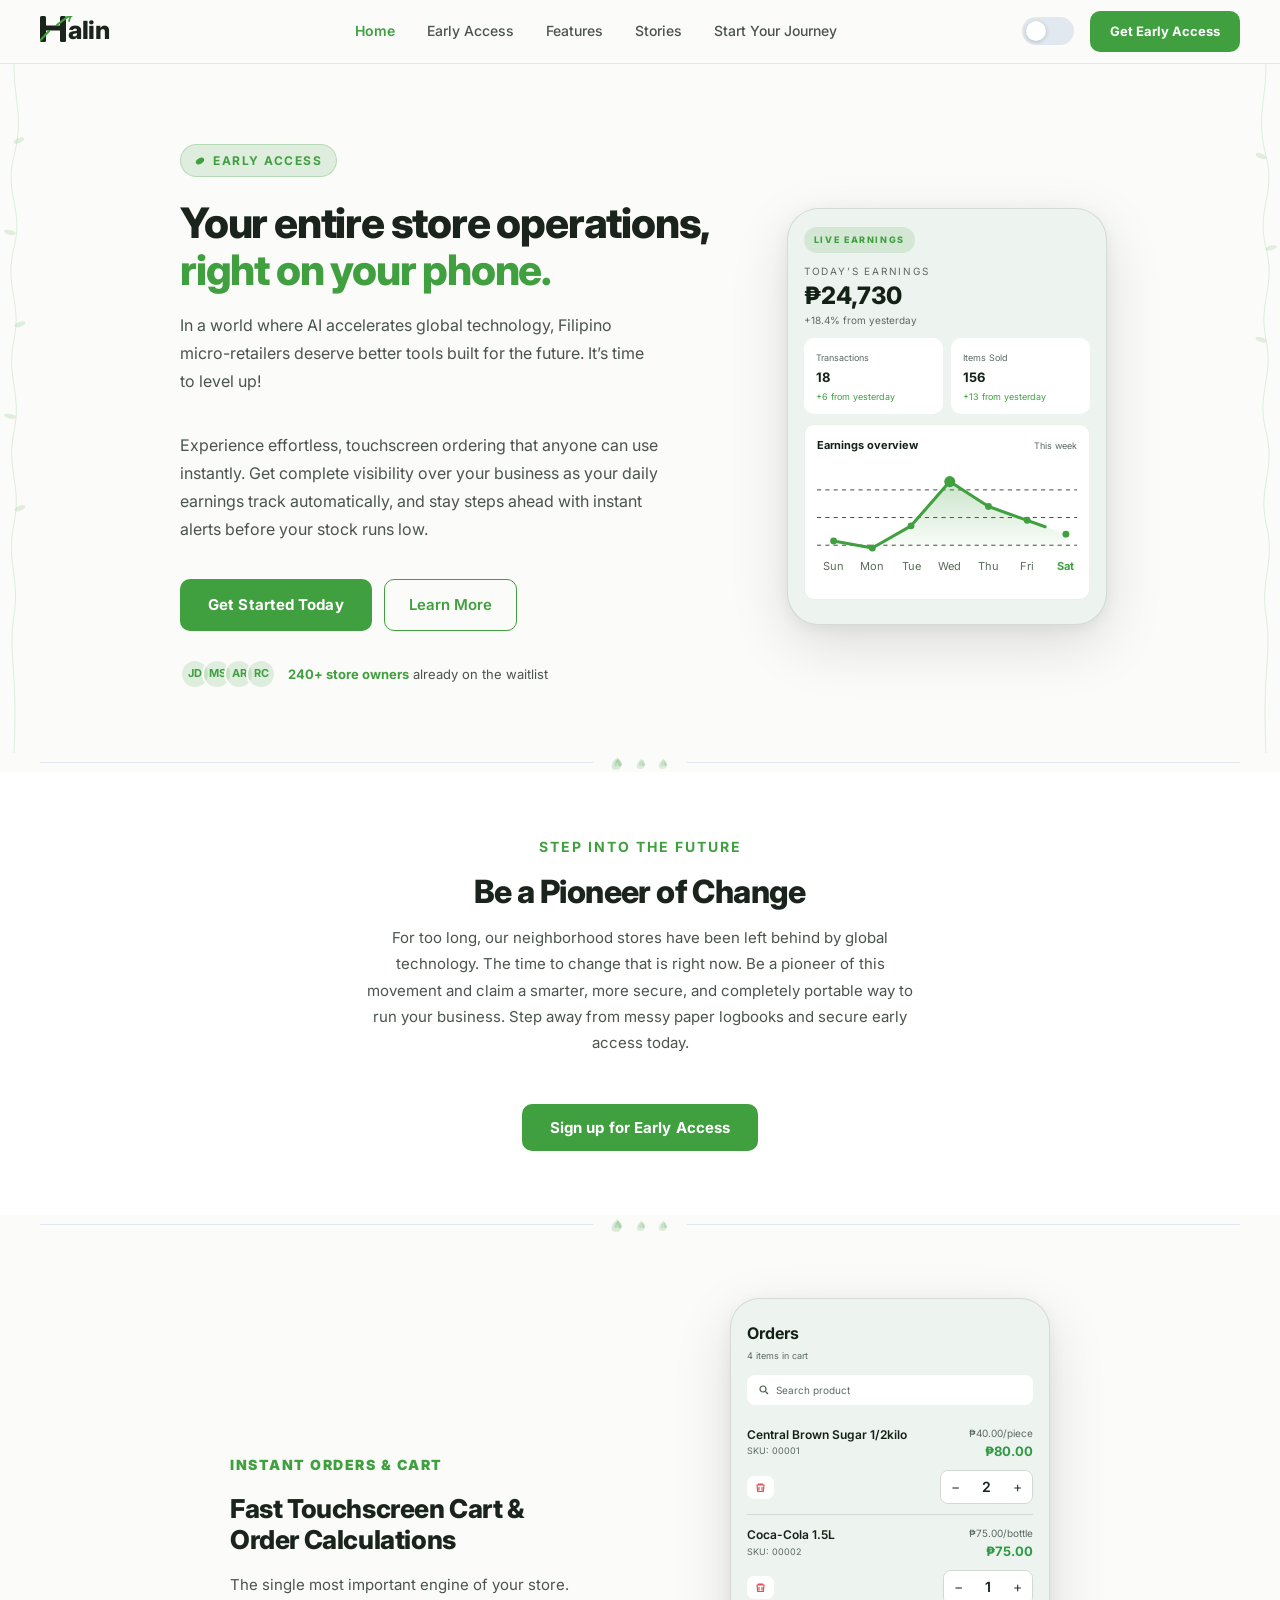
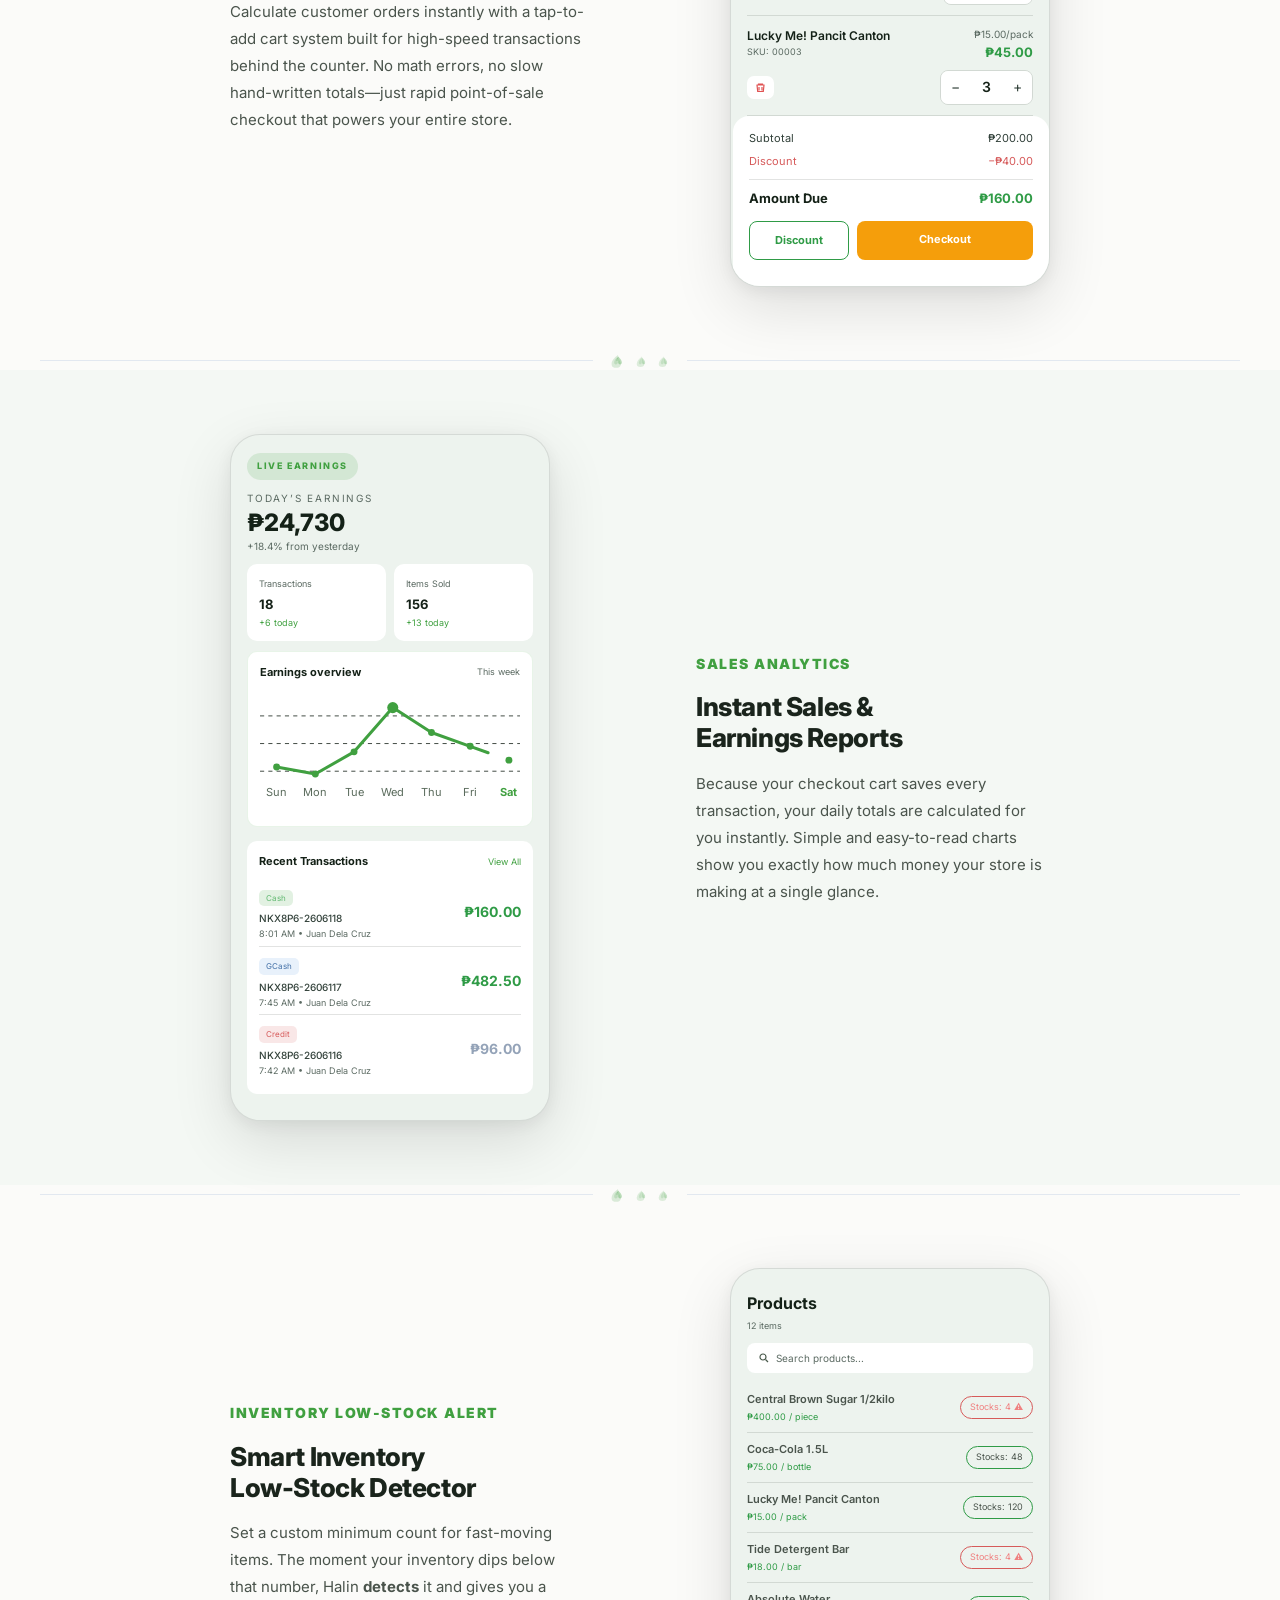
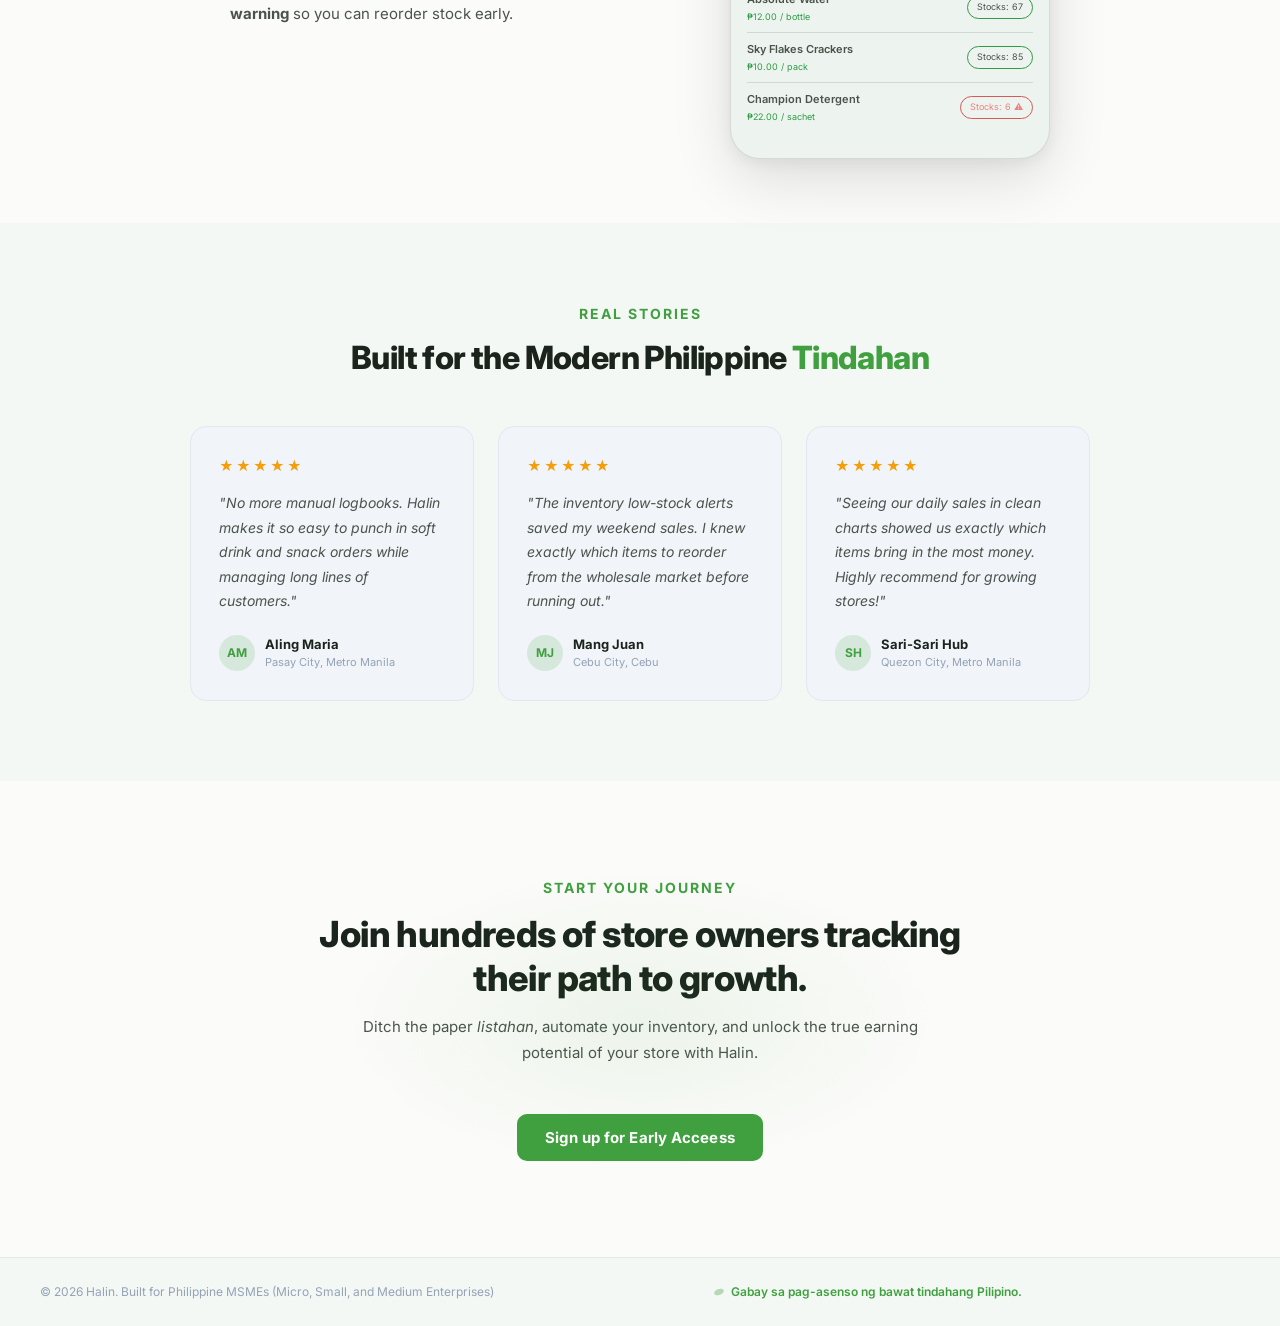
==== index-1.html @ 9f67df85 "Added favicon and updated the readme" ====
<!DOCTYPE html>
<html lang="en">
<head>
  <meta charset="UTF-8"/>
  <meta name="viewport" content="width=device-width, initial-scale=1.0"/>
  <title>Halin — Smart Inventory & Sales for Philippine Sari-Sari Stores and other MSMEs</title>
  <meta name="description" content="Halin replaces your paper listahan with a living digital workspace. Track sales, flag low-stock products, and power fast checkout — all from one simple app."/>
  <link rel="stylesheet" href="css/styles.css"/>
  <link rel="stylesheet" href="css/dark.css"/>
  
</head>
<body>

<!-- ════════════════════════════════════════
     NAVIGATION
════════════════════════════════════════ -->
<header>
  <nav class="nav">
    <!-- Logo -->
    <a href="#" class="nav-logo" aria-label="Halin home">
      <svg class="logo-svg-inline" width="130" height="32" viewBox="0 0 130 32" fill="none" xmlns="http://www.w3.org/2000/svg">
        <!-- H letterform — color controlled by CSS var -->
        <rect x="0" y="0" width="6" height="26" rx="1.5" fill="var(--logo-h-color, #1A241C)"/>
        <rect x="20" y="0" width="6" height="26" rx="1.5" fill="var(--logo-h-color, #1A241C)"/>
        <rect x="0" y="9.5" width="26" height="5" rx="1.5" fill="var(--logo-h-color, #1A241C)"/>
        <!-- Trend line through H crossbar -->
        <line x1="-3" y1="28" x2="9" y2="15" stroke="#40A040" stroke-width="2.2" stroke-linecap="round"/>
        <line x1="17" y1="9" x2="30" y2="-1" stroke="#40A040" stroke-width="2.2" stroke-linecap="round"/>
        <!-- Arrowhead -->
        <path d="M25.5 -3L31 -1L29 5" fill="none" stroke="#40A040" stroke-width="1.8" stroke-linecap="round" stroke-linejoin="round"/>
        <!-- Leaf at tip -->
        <ellipse cx="32" cy="-2" rx="5" ry="2.2" fill="#40A040" transform="rotate(-45 32 -2)" opacity="0.9"/>
        <!-- Wordmark -->
        <text x="28" y="23" font-family="Inter, system-ui" font-size="25" font-weight="800" letter-spacing="-0.5" fill="var(--logo-text-color, #1A241C)">alin</text>
      </svg>
    </a>

    <!-- Desktop nav links -->
    <div class="nav-links">
      <a href="#home" class="nav-link-item">Home</a>
      <a href="#early-access" class="nav-link-item active">Early Access</a>
      <a href="#features" class="nav-link-item">Features</a>
      <a href="#testimonials" class="nav-link-item">Stories</a>
      <a href="#final-cta" class="nav-link-item">Start Your Journey</a>
    </div>

    <!-- Right controls -->
    <div class="nav-right">
      <button class="theme-toggle" id="theme-toggle" aria-label="Toggle dark mode">
        <div class="theme-toggle-knob"></div>
      </button>
      <a href="#early-access" class="nav-cta">Get Early Access</a>
    </div>

    <!-- Mobile hamburger -->
    <button class="hamburger" id="hamburger" aria-label="Open menu">
      <div class="ham-line"></div>
      <div class="ham-line"></div>
      <div class="ham-line"></div>
    </button>
  </nav>

  <!-- Mobile drawer -->
  <div class="mobile-drawer" id="mobile-drawer">
    <a href="#home">Home</a>
    <a href="#early-access">Early Access</a>
    <a href="#features">Features</a>
    <a href="#testimonials">Stories</a>
    <a href="#final-cta">Start Your Journey</a>
    <a href="#early-access" class="mob-drawer-cta">Get Early Access →</a>
  </div>
</header>


<!-- ════════════════════════════════════════
     SECTION 1: HERO
     ──────────────────────────────────────
     To edit: change hero-title, hero-subtitle,
     btn text, or swap the phone SVG component.
════════════════════════════════════════ -->
<section id="home" class="section" style="position:relative; overflow:hidden;">

  <!-- Vine left -->
  <div class="vine-strip vine-strip-left" aria-hidden="true">
    <svg width="28" height="100%" viewBox="0 0 28 900" preserveAspectRatio="none" fill="none">
      <path d="M14 0 C14 50,24 70,14 120 C4 170,24 190,14 240 C4 290,22 310,14 360 C6 410,22 430,14 480 C6 530,22 550,14 600 C6 650,20 670,14 720 C8 770,18 790,14 900" stroke="#40A040" stroke-width="1" stroke-opacity="0.18"/>
      <ellipse cx="19" cy="100" rx="6" ry="3" fill="#40A040" fill-opacity="0.14" transform="rotate(-30 19 100)"/>
      <ellipse cx="10" cy="220" rx="6" ry="3" fill="#40A040" fill-opacity="0.14" transform="rotate(20 10 220)"/>
      <ellipse cx="20" cy="340" rx="6" ry="3" fill="#40A040" fill-opacity="0.14" transform="rotate(-25 20 340)"/>
      <ellipse cx="10" cy="460" rx="6" ry="3" fill="#40A040" fill-opacity="0.14" transform="rotate(15 10 460)"/>
      <ellipse cx="20" cy="580" rx="6" ry="3" fill="#40A040" fill-opacity="0.14" transform="rotate(-30 20 580)"/>
    </svg>
  </div>
  <!-- Vine right -->
  <div class="vine-strip vine-strip-right" aria-hidden="true">
    <svg width="28" height="100%" viewBox="0 0 28 900" preserveAspectRatio="none" fill="none">
      <path d="M14 0 C14 50,4 70,14 120 C24 170,4 190,14 240 C24 290,6 310,14 360 C22 410,4 430,14 480 C24 530,6 550,14 600 C24 650,8 670,14 720 C20 770,10 790,14 900" stroke="#40A040" stroke-width="1" stroke-opacity="0.18"/>
      <ellipse cx="9" cy="120" rx="6" ry="3" fill="#40A040" fill-opacity="0.14" transform="rotate(30 9 120)"/>
      <ellipse cx="19" cy="240" rx="6" ry="3" fill="#40A040" fill-opacity="0.14" transform="rotate(-20 19 240)"/>
      <ellipse cx="9" cy="360" rx="6" ry="3" fill="#40A040" fill-opacity="0.14" transform="rotate(25 9 360)"/>
    </svg>
  </div>

  <div class="hero">
    <!-- Text column -->
    <div class="hero-text">

      <div class="hero-visual hero-visual-mobile" aria-label="Earnings preview">
        <div class="hero-glow"></div>
        <div class="phone phone-lg hero-chart-phone">
          <div class="ph-content ph-hero-chart-only">
            <div class="ph-hero-badge" style="margin-top: 8px;">Live earnings</div>
            <div class="ph-hero-main">
              <div>
                <div class="ph-hero-label">Today’s earnings</div>
                <div class="ph-hero-value">₱24,730</div>
                <div class="ph-hero-note">+18.4% from yesterday</div>
              </div>
              <!-- <span class="ph-hero-pill">+12%</span> -->
            </div>
            <div class="ph-stat-grid hero-mini-stats">
              <div class="ph-stat hero-stat-card">
                <div class="ph-stat-label">Transactions</div>
                <div class="ph-stat-value">18</div>
                <div class="ph-stat-note">+6 from</div>
              </div>
              <div class="ph-stat hero-stat-card">
                <div class="ph-stat-label">Items Sold</div>
                <div class="ph-stat-value">156</div>
                <div class="ph-stat-note">+13 from yesterday</div>
              </div>
            </div>
            <div class="ph-chart-card hero-chart-card">
              <div class="ph-chart-header">
                <span class="ph-chart-title">Earnings overview</span>
                <span class="ph-chart-filter">This week</span>
              </div>
              <svg class="hero-chart-svg" width="100%" viewBox="0 0 188 80" aria-label="Earnings chart" style="margin-bottom: 12px;">
                <defs>
                  <linearGradient id="heroEarningsFillMobile" x1="0" y1="0" x2="0" y2="1">
                    <stop offset="0%" stop-color="#40A040" stop-opacity="0.28"/>
                    <stop offset="100%" stop-color="#40A040" stop-opacity="0"/>
                  </linearGradient>
                </defs>
                <line x1="0" y1="18" x2="188" y2="18" stroke="#1e2820" stroke-width="0.6" stroke-dasharray="3,3"/>
                <line x1="0" y1="38" x2="188" y2="38" stroke="#1e2820" stroke-width="0.6" stroke-dasharray="3,3"/>
                <line x1="0" y1="58" x2="188" y2="58" stroke="#1e2820" stroke-width="0.6" stroke-dasharray="3,3"/>
                <path class="hero-chart-area" d="M12,55 L40,60 L68,44 L96,12 L124,30 L152,40 L180,50 L180,64 L12,64 Z" fill="url(#heroEarningsFillMobile)"/>
                <polyline class="hero-chart-line" points="12,55 40,60 68,44 96,12 124,30 152,40 180,50" fill="none" stroke="#40A040" stroke-width="2.2" stroke-linejoin="round" stroke-linecap="round"/>
                <circle cx="96" cy="12" r="4" fill="#40A040"/>
                <circle cx="12" cy="55" r="2.5" fill="#40A040"/>
                <circle cx="40" cy="60" r="2.5" fill="#40A040"/>
                <circle cx="68" cy="44" r="2.5" fill="#40A040"/>
                <circle cx="124" cy="30" r="2.5" fill="#40A040"/>
                <circle cx="152" cy="40" r="2.5" fill="#40A040"/>
                <circle cx="180" cy="50" r="2.5" fill="#40A040"/>
                <text x="12" y="76" text-anchor="middle" font-size="8" fill="#5a6b5c" font-family="Inter,system-ui">Sun</text>
                <text x="40" y="76" text-anchor="middle" font-size="8" fill="#5a6b5c" font-family="Inter,system-ui">Mon</text>
                <text x="68" y="76" text-anchor="middle" font-size="8" fill="#5a6b5c" font-family="Inter,system-ui">Tue</text>
                <text x="96" y="76" text-anchor="middle" font-size="8" fill="#5a6b5c" font-family="Inter,system-ui">Wed</text>
                <text x="124" y="76" text-anchor="middle" font-size="8" fill="#5a6b5c" font-family="Inter,system-ui">Thu</text>
                <text x="152" y="76" text-anchor="middle" font-size="8" fill="#5a6b5c" font-family="Inter,system-ui">Fri</text>
                <text x="180" y="76" text-anchor="middle" font-size="8" fill="#40A040" font-family="Inter,system-ui" font-weight="700">Sat</text>
              </svg>
            </div>
          </div>
        </div>
      </div>

      <div class="hero-eyebrow">
        <svg width="10" height="10" viewBox="0 0 10 10" fill="none"><ellipse cx="5" cy="5" rx="4.5" ry="2.8" fill="#40A040" transform="rotate(-30 5 5)"/></svg>
        Early Access
      </div>

      <!-- EDIT: Main headline -->
      <h1 class="hero-title">Your entire store operations, <span>right on your phone.</span></h1>
      <!-- EDIT: Subtitle -->
      <p class="hero-subtitle">In a world where AI accelerates global technology, Filipino micro-retailers deserve better tools built for the future. It’s time to level up! </p>
      <p class="hero-subtitle">Experience effortless, touchscreen ordering that anyone can use instantly. Get complete visibility over your business as your daily earnings track automatically, and stay steps ahead with instant alerts before your stock runs low.</p>

      <div class="hero-ctas">
        <!-- EDIT: CTA button text and href -->
        <a href="#early-access" class="btn-primary">Get Started Today</a>
        <a href="#features" class="btn-ghost">
          Learn More
        </a>
      </div>

      <div class="hero-social-proof">
        <div class="avatar-stack">
          <div class="avatar">JD</div>
          <div class="avatar">MS</div>
          <div class="avatar">AR</div>
          <div class="avatar">RC</div>
        </div>
        <!-- EDIT: Waitlist count -->
        <span class="social-proof-text"><strong>240+ store owners</strong> already on the waitlist</span>
      </div>
    </div>

    <!-- Phone visual — Dashboard screen -->
    <div class="hero-visual">
      <div class="hero-glow"></div>
      <div class="phone phone-lg hero-chart-phone">
        <div class="ph-content ph-hero-chart-only">
          <div class="ph-hero-badge" style="margin-top: 8px;">Live earnings</div>
          <div class="ph-hero-main">
            <div>
              <div class="ph-hero-label">Today’s earnings</div>
              <div class="ph-hero-value">₱24,730</div>
              <div class="ph-hero-note">+18.4% from yesterday</div>
            </div>
          </div>
          <div class="ph-stat-grid hero-mini-stats">
            <div class="ph-stat hero-stat-card">
              <div class="ph-stat-label">Transactions</div>
              <div class="ph-stat-value">18</div>
              <div class="ph-stat-note">+6 from yesterday</div>
            </div>
            <div class="ph-stat hero-stat-card">
              <div class="ph-stat-label">Items Sold</div>
              <div class="ph-stat-value">156</div>
              <div class="ph-stat-note">+13 from yesterday</div>
            </div>
          </div>
          <div class="ph-chart-card hero-chart-card">
            <div class="ph-chart-header">
              <span class="ph-chart-title">Earnings overview</span>
              <span class="ph-chart-filter">This week</span>
            </div>
            <svg class="hero-chart-svg" width="100%" viewBox="0 0 188 80" aria-label="Earnings chart" style="margin-bottom: 12px;">
              <defs>
                <linearGradient id="heroEarningsFill" x1="0" y1="0" x2="0" y2="1">
                  <stop offset="0%" stop-color="#40A040" stop-opacity="0.28"/>
                  <stop offset="100%" stop-color="#40A040" stop-opacity="0"/>
                </linearGradient>
              </defs>
              <line x1="0" y1="18" x2="188" y2="18" stroke="#1e2820" stroke-width="0.6" stroke-dasharray="3,3"/>
              <line x1="0" y1="38" x2="188" y2="38" stroke="#1e2820" stroke-width="0.6" stroke-dasharray="3,3"/>
              <line x1="0" y1="58" x2="188" y2="58" stroke="#1e2820" stroke-width="0.6" stroke-dasharray="3,3"/>
              <path class="hero-chart-area" d="M12,55 L40,60 L68,44 L96,12 L124,30 L152,40 L180,50 L180,64 L12,64 Z" fill="url(#heroEarningsFill)"/>
              <polyline class="hero-chart-line" points="12,55 40,60 68,44 96,12 124,30 152,40 180,50" fill="none" stroke="#40A040" stroke-width="2.2" stroke-linejoin="round" stroke-linecap="round"/>
              <circle cx="96" cy="12" r="4" fill="#40A040"/>
              <circle cx="12" cy="55" r="2.5" fill="#40A040"/>
              <circle cx="40" cy="60" r="2.5" fill="#40A040"/>
              <circle cx="68" cy="44" r="2.5" fill="#40A040"/>
              <circle cx="124" cy="30" r="2.5" fill="#40A040"/>
              <circle cx="152" cy="40" r="2.5" fill="#40A040"/>
              <circle cx="180" cy="50" r="2.5" fill="#40A040"/>
              <text x="12" y="76" text-anchor="middle" font-size="8" fill="#5a6b5c" font-family="Inter,system-ui">Sun</text>
              <text x="40" y="76" text-anchor="middle" font-size="8" fill="#5a6b5c" font-family="Inter,system-ui">Mon</text>
              <text x="68" y="76" text-anchor="middle" font-size="8" fill="#5a6b5c" font-family="Inter,system-ui">Tue</text>
              <text x="96" y="76" text-anchor="middle" font-size="8" fill="#5a6b5c" font-family="Inter,system-ui">Wed</text>
              <text x="124" y="76" text-anchor="middle" font-size="8" fill="#5a6b5c" font-family="Inter,system-ui">Thu</text>
              <text x="152" y="76" text-anchor="middle" font-size="8" fill="#5a6b5c" font-family="Inter,system-ui">Fri</text>
              <text x="180" y="76" text-anchor="middle" font-size="8" fill="#40A040" font-family="Inter,system-ui" font-weight="700">Sat</text>
            </svg>
          </div>
        </div>
      </div><!-- end .phone -->
    </div><!-- end .hero-visual -->
  </div><!-- end .hero -->
</section>


<!-- Leaf divider -->
<div class="leaf-divider" aria-hidden="true">
  <div class="leaf-divider-line"></div>
  <div class="leaf-divider-icons">
    <svg class="leaf-divider-icon" width="22" height="15" viewBox="0 0 24 16" fill="none" aria-hidden="true"><path d="M12 2c-4 3-7 6-7 10 0 3 2 4 5 4s5-1 5-4c0-3-3-6-3-10z" fill="#40A040" fill-opacity="0.18"/><path d="M12 3.5c2.6 2.2 4.2 4.4 4.2 6.7 0 1.2-.7 2.1-1.8 2.1-1.3 0-2.2-.8-2.2-2 0-1.6 0-4.7-.2-6.8z" fill="#40A040" fill-opacity="0.34"/><path d="M12 3.5c-2.6 2.2-4.2 4.4-4.2 6.7 0 1.2.7 2.1 1.8 2.1 1.3 0 2.2-.8 2.2-2 0-1.6 0-4.7.2-6.8z" fill="#40A040" fill-opacity="0.18"/><path d="M11.8 5.2c-.7 1-.9 1.8-.9 2.8" stroke="#40A040" stroke-width="0.8" stroke-linecap="round" opacity="0.45"/></svg>
    <svg class="leaf-divider-icon leaf-divider-icon--small" width="18" height="12" viewBox="0 0 24 16" fill="none" aria-hidden="true"><path d="M12 2c-4 3-7 6-7 10 0 3 2 4 5 4s5-1 5-4c0-3-3-6-3-10z" fill="#40A040" fill-opacity="0.18"/><path d="M12 3.5c2.6 2.2 4.2 4.4 4.2 6.7 0 1.2-.7 2.1-1.8 2.1-1.3 0-2.2-.8-2.2-2 0-1.6 0-4.7-.2-6.8z" fill="#40A040" fill-opacity="0.3"/><path d="M12 3.5c-2.6 2.2-4.2 4.4-4.2 6.7 0 1.2.7 2.1 1.8 2.1 1.3 0 2.2-.8 2.2-2 0-1.6 0-4.7.2-6.8z" fill="#40A040" fill-opacity="0.18"/></svg>
    <svg class="leaf-divider-icon leaf-divider-icon--small" width="18" height="12" viewBox="0 0 24 16" fill="none" aria-hidden="true"><path d="M12 2c-4 3-7 6-7 10 0 3 2 4 5 4s5-1 5-4c0-3-3-6-3-10z" fill="#40A040" fill-opacity="0.18"/><path d="M12 3.5c2.6 2.2 4.2 4.4 4.2 6.7 0 1.2-.7 2.1-1.8 2.1-1.3 0-2.2-.8-2.2-2 0-1.6 0-4.7-.2-6.8z" fill="#40A040" fill-opacity="0.3"/><path d="M12 3.5c-2.6 2.2-4.2 4.4-4.2 6.7 0 1.2.7 2.1 1.8 2.1 1.3 0 2.2-.8 2.2-2 0-1.6 0-4.7.2-6.8z" fill="#40A040" fill-opacity="0.18"/></svg>
  </div>
  <div class="leaf-divider-line"></div>
</div>


<!-- ════════════════════════════════════════
     SECTION 2: EARLY ACCESS
     ──────────────────────────────────────
     Edit: section-title, section-body,
     form placeholder labels, btn text
════════════════════════════════════════ -->
<section id="early-access" class="section early-access">
  <div class="section-eyebrow">Step Into the Future</div>
  <h2 class="section-title">Be a Pioneer of Change</span></h2>
  <p class="section-body">For too long, our neighborhood stores have been left behind by global technology. The time to change that is right now. Be a pioneer of this movement and claim a smarter, more secure, and completely portable way to run your business. Step away from messy paper logbooks and secure early access today.</p>
  <div class="form-row" style="justify-content:center">
    <!-- Edit placeholder text or add name attributes for form submission -->
    <button class="btn-primary" type="submit">Sign up for Early Access</button>
  </div>
</section>


<!-- Leaf divider -->
<div class="leaf-divider" aria-hidden="true">
  <div class="leaf-divider-line"></div>
  <div class="leaf-divider-icons">
    <svg class="leaf-divider-icon" width="22" height="15" viewBox="0 0 24 16" fill="none" aria-hidden="true"><path d="M12 2c-4 3-7 6-7 10 0 3 2 4 5 4s5-1 5-4c0-3-3-6-3-10z" fill="#40A040" fill-opacity="0.18"/><path d="M12 3.5c2.6 2.2 4.2 4.4 4.2 6.7 0 1.2-.7 2.1-1.8 2.1-1.3 0-2.2-.8-2.2-2 0-1.6 0-4.7-.2-6.8z" fill="#40A040" fill-opacity="0.34"/><path d="M12 3.5c-2.6 2.2-4.2 4.4-4.2 6.7 0 1.2.7 2.1 1.8 2.1 1.3 0 2.2-.8 2.2-2 0-1.6 0-4.7.2-6.8z" fill="#40A040" fill-opacity="0.18"/><path d="M11.8 5.2c-.7 1-.9 1.8-.9 2.8" stroke="#40A040" stroke-width="0.8" stroke-linecap="round" opacity="0.45"/></svg>
    <svg class="leaf-divider-icon leaf-divider-icon--small" width="18" height="12" viewBox="0 0 24 16" fill="none" aria-hidden="true"><path d="M12 2c-4 3-7 6-7 10 0 3 2 4 5 4s5-1 5-4c0-3-3-6-3-10z" fill="#40A040" fill-opacity="0.18"/><path d="M12 3.5c2.6 2.2 4.2 4.4 4.2 6.7 0 1.2-.7 2.1-1.8 2.1-1.3 0-2.2-.8-2.2-2 0-1.6 0-4.7-.2-6.8z" fill="#40A040" fill-opacity="0.3"/><path d="M12 3.5c-2.6 2.2-4.2 4.4-4.2 6.7 0 1.2.7 2.1 1.8 2.1 1.3 0 2.2-.8 2.2-2 0-1.6 0-4.7.2-6.8z" fill="#40A040" fill-opacity="0.18"/></svg>
    <svg class="leaf-divider-icon leaf-divider-icon--small" width="18" height="12" viewBox="0 0 24 16" fill="none" aria-hidden="true"><path d="M12 2c-4 3-7 6-7 10 0 3 2 4 5 4s5-1 5-4c0-3-3-6-3-10z" fill="#40A040" fill-opacity="0.18"/><path d="M12 3.5c2.6 2.2 4.2 4.4 4.2 6.7 0 1.2-.7 2.1-1.8 2.1-1.3 0-2.2-.8-2.2-2 0-1.6 0-4.7-.2-6.8z" fill="#40A040" fill-opacity="0.3"/><path d="M12 3.5c-2.6 2.2-4.2 4.4-4.2 6.7 0 1.2.7 2.1 1.8 2.1 1.3 0 2.2-.8 2.2-2 0-1.6 0-4.7.2-6.8z" fill="#40A040" fill-opacity="0.18"/></svg>
  </div>
  <div class="leaf-divider-line"></div>
</div>


<!-- ════════════════════════════════════════
     SECTION 3: FEATURES
     ──────────────────────────────────────
     Row A — Orders & Cart (text left, phone right)
     Row B — Sales Analytics (phone left, text right)
     Row C — Inventory Low-Stock Alerts (text left, phone right)
════════════════════════════════════════ -->
<section id="features" class="section features">

  <!-- ── ROW A: Orders & Cart ── -->
  <div class="feature-row">
    <!-- Text -->
    <div class="feature-text">
      <div class="feature-tag">
        Instant Orders & Cart
      </div>
      <!-- EDIT: Feature A heading -->
      <h2 class="feature-title">Fast Touchscreen Cart &amp;<br/>Order Calculations</h2>
      <!-- EDIT: Feature A body -->
      <p class="feature-body">The single most important engine of your store. Calculate customer orders instantly with a tap-to-add cart system built for high-speed transactions behind the counter. No math errors, no slow hand-written totals—just rapid point-of-sale checkout that powers your entire store.</p>
    </div>

    <!-- Phone — Orders screen -->
    <div class="feature-visual-right">
      <div class="phone-wrap">
        <div class="phone-outer-glow"></div>
        <div class="phone">
          <div class="ph-content" style="padding-bottom:0">
            <div style="display:flex;justify-content:space-between;align-items:flex-start;margin-bottom:12px;margin-top: 8px;">
              <div>
                <div class="ph-section-title">Orders</div>
                <div class="ph-section-sub">4 items in cart</div>
              </div>
            </div>
            <div class="ph-search">
              <svg width="10" height="10" viewBox="0 0 10 10" fill="none" stroke="#4a5a4c" stroke-width="1.2"><circle cx="4" cy="4" r="3"/><line x1="6.5" y1="6.5" x2="9" y2="9"/></svg>
              Search product
            </div>
            <!-- Cart items -->
            <div class="ph-order-item">
              <div class="ph-order-header">
                <div><div class="ph-order-name">Central Brown Sugar 1/2kilo</div><div class="ph-order-sku">SKU: 00001</div></div>
                <div><div class="ph-order-unit">₱40.00/piece</div><div class="ph-order-total">₱80.00</div></div>
              </div>
              <div class="ph-order-actions">
                <div class="ph-del-btn"><svg width="11" height="11" viewBox="0 0 11 11" fill="none" stroke="#e05252" stroke-width="1.2"><path d="M1.5 3h8M3.5 3V2h4v1M4 5v3.5M7 5v3.5M2 3l.7 6.5h5.6L9 3"/></svg></div>
                <div class="ph-qty"><div class="ph-qty-btn">−</div><div class="ph-qty-val">2</div><div class="ph-qty-btn">+</div></div>
              </div>
            </div>
            <div class="ph-order-item">
              <div class="ph-order-header">
                <div><div class="ph-order-name">Coca-Cola 1.5L</div><div class="ph-order-sku">SKU: 00002</div></div>
                <div><div class="ph-order-unit">₱75.00/bottle</div><div class="ph-order-total">₱75.00</div></div>
              </div>
              <div class="ph-order-actions">
                <div class="ph-del-btn"><svg width="11" height="11" viewBox="0 0 11 11" fill="none" stroke="#e05252" stroke-width="1.2"><path d="M1.5 3h8M3.5 3V2h4v1M4 5v3.5M7 5v3.5M2 3l.7 6.5h5.6L9 3"/></svg></div>
                <div class="ph-qty"><div class="ph-qty-btn">−</div><div class="ph-qty-val">1</div><div class="ph-qty-btn">+</div></div>
              </div>
            </div>
            <div class="ph-order-item">
              <div class="ph-order-header">
                <div><div class="ph-order-name">Lucky Me! Pancit Canton</div><div class="ph-order-sku">SKU: 00003</div></div>
                <div><div class="ph-order-unit">₱15.00/pack</div><div class="ph-order-total">₱45.00</div></div>
              </div>
              <div class="ph-order-actions">
                <div class="ph-del-btn"><svg width="11" height="11" viewBox="0 0 11 11" fill="none" stroke="#e05252" stroke-width="1.2"><path d="M1.5 3h8M3.5 3V2h4v1M4 5v3.5M7 5v3.5M2 3l.7 6.5h5.6L9 3"/></svg></div>
                <div class="ph-qty"><div class="ph-qty-btn">−</div><div class="ph-qty-val">3</div><div class="ph-qty-btn">+</div></div>
              </div>
            </div>
            <!-- Summary panel -->
            <div class="ph-summary">
              <div class="ph-summary-row"><span>Subtotal</span><span>₱200.00</span></div>
              <div class="ph-summary-row discount"><span>Discount</span><span>−₱40.00</span></div>
              <div class="ph-summary-divider"></div>
              <div class="ph-summary-total"><span>Amount Due</span><span>₱160.00</span></div>
              <div class="ph-action-row" style="margin-bottom: 12px;">
                <div class="ph-discount-btn">Discount</div>
                <div class="ph-checkout-btn">Checkout</div>
              </div>
            </div>
          </div>
        </div>
      </div>
    </div>
  </div><!-- end row A -->

  <!-- Leaf divider between feature rows -->
  <div class="leaf-divider" style="padding:0 40px" aria-hidden="true">
    <div class="leaf-divider-line"></div>
    <div class="leaf-divider-icons">
      <svg class="leaf-divider-icon" width="22" height="15" viewBox="0 0 24 16" fill="none" aria-hidden="true"><path d="M12 2c-4 3-7 6-7 10 0 3 2 4 5 4s5-1 5-4c0-3-3-6-3-10z" fill="#40A040" fill-opacity="0.18"/><path d="M12 3.5c2.6 2.2 4.2 4.4 4.2 6.7 0 1.2-.7 2.1-1.8 2.1-1.3 0-2.2-.8-2.2-2 0-1.6 0-4.7-.2-6.8z" fill="#40A040" fill-opacity="0.34"/><path d="M12 3.5c-2.6 2.2-4.2 4.4-4.2 6.7 0 1.2.7 2.1 1.8 2.1 1.3 0 2.2-.8 2.2-2 0-1.6 0-4.7.2-6.8z" fill="#40A040" fill-opacity="0.18"/><path d="M11.8 5.2c-.7 1-.9 1.8-.9 2.8" stroke="#40A040" stroke-width="0.8" stroke-linecap="round" opacity="0.45"/></svg>
      <svg class="leaf-divider-icon leaf-divider-icon--small" width="18" height="12" viewBox="0 0 24 16" fill="none" aria-hidden="true"><path d="M12 2c-4 3-7 6-7 10 0 3 2 4 5 4s5-1 5-4c0-3-3-6-3-10z" fill="#40A040" fill-opacity="0.18"/><path d="M12 3.5c2.6 2.2 4.2 4.4 4.2 6.7 0 1.2-.7 2.1-1.8 2.1-1.3 0-2.2-.8-2.2-2 0-1.6 0-4.7-.2-6.8z" fill="#40A040" fill-opacity="0.3"/><path d="M12 3.5c-2.6 2.2-4.2 4.4-4.2 6.7 0 1.2.7 2.1 1.8 2.1 1.3 0 2.2-.8 2.2-2 0-1.6 0-4.7.2-6.8z" fill="#40A040" fill-opacity="0.18"/></svg>
      <svg class="leaf-divider-icon leaf-divider-icon--small" width="18" height="12" viewBox="0 0 24 16" fill="none" aria-hidden="true"><path d="M12 2c-4 3-7 6-7 10 0 3 2 4 5 4s5-1 5-4c0-3-3-6-3-10z" fill="#40A040" fill-opacity="0.18"/><path d="M12 3.5c2.6 2.2 4.2 4.4 4.2 6.7 0 1.2-.7 2.1-1.8 2.1-1.3 0-2.2-.8-2.2-2 0-1.6 0-4.7-.2-6.8z" fill="#40A040" fill-opacity="0.3"/><path d="M12 3.5c-2.6 2.2-4.2 4.4-4.2 6.7 0 1.2.7 2.1 1.8 2.1 1.3 0 2.2-.8 2.2-2 0-1.6 0-4.7.2-6.8z" fill="#40A040" fill-opacity="0.18"/></svg>
    </div>
    <div class="leaf-divider-line"></div>
  </div>

  <!-- ── ROW B: Sales Analytics (alternating: phone left, text right) ── -->
  <div class="feature-row-alt">
    <div class="feature-row-inner feature-row-flip">
      <!-- Phone — Dashboard/chart screen -->
      <div class="feature-visual-left">
        <div class="phone-wrap">
          <div class="phone-outer-glow"></div>
          <div class="phone">
            <div class="ph-content ph-hero-chart-only">
                <div class="ph-hero-badge" style="margin-top: 8px;">Live earnings</div>
                <div class="ph-hero-main">
                  <div>
                    <div class="ph-hero-label">Today’s earnings</div>
                    <div class="ph-hero-value">₱24,730</div>
                    <div class="ph-hero-note">+18.4% from yesterday</div>
                  </div>
                </div>
                <div class="ph-stat-grid hero-mini-stats">
                  <div class="ph-stat hero-stat-card">
                    <div class="ph-stat-label">Transactions</div>
                    <div class="ph-stat-value">18</div>
                    <div class="ph-stat-note">+6 today</div>
                  </div>
                  <div class="ph-stat hero-stat-card">
                    <div class="ph-stat-label">Items Sold</div>
                    <div class="ph-stat-value">156</div>
                    <div class="ph-stat-note">+13 today</div>
                  </div>
                </div>
                <div class="ph-chart-card hero-chart-card">
                  <div class="ph-chart-header">
                    <span class="ph-chart-title">Earnings overview</span>
                    <span class="ph-chart-filter">This week</span>
                  </div>
                  <svg class="hero-chart-svg" width="100%" viewBox="0 0 188 80" aria-label="Earnings chart" style="margin-bottom: 12px;" style="margin-bottom: 12px;">
                    <defs>
                      <linearGradient id="heroEarningsFillMobile" x1="0" y1="0" x2="0" y2="1">
                        <stop offset="0%" stop-color="#40A040" stop-opacity="0.28"/>
                        <stop offset="100%" stop-color="#40A040" stop-opacity="0"/>
                      </linearGradient>
                    </defs>
                    <line x1="0" y1="18" x2="188" y2="18" stroke="#1e2820" stroke-width="0.6" stroke-dasharray="3,3"/>
                    <line x1="0" y1="38" x2="188" y2="38" stroke="#1e2820" stroke-width="0.6" stroke-dasharray="3,3"/>
                    <line x1="0" y1="58" x2="188" y2="58" stroke="#1e2820" stroke-width="0.6" stroke-dasharray="3,3"/>
                    <path class="hero-chart-area" d="M12,55 L40,60 L68,44 L96,12 L124,30 L152,40 L180,50 L180,64 L12,64 Z" fill="url(#heroEarningsFillMobile)"/>
                    <polyline class="hero-chart-line" points="12,55 40,60 68,44 96,12 124,30 152,40 180,50" fill="none" stroke="#40A040" stroke-width="2.2" stroke-linejoin="round" stroke-linecap="round"/>
                    <circle cx="96" cy="12" r="4" fill="#40A040"/>
                    <circle cx="12" cy="55" r="2.5" fill="#40A040"/>
                    <circle cx="40" cy="60" r="2.5" fill="#40A040"/>
                    <circle cx="68" cy="44" r="2.5" fill="#40A040"/>
                    <circle cx="124" cy="30" r="2.5" fill="#40A040"/>
                    <circle cx="152" cy="40" r="2.5" fill="#40A040"/>
                    <circle cx="180" cy="50" r="2.5" fill="#40A040"/>
                    <text x="12" y="76" text-anchor="middle" font-size="8" fill="#5a6b5c" font-family="Inter,system-ui">Sun</text>
                    <text x="40" y="76" text-anchor="middle" font-size="8" fill="#5a6b5c" font-family="Inter,system-ui">Mon</text>
                    <text x="68" y="76" text-anchor="middle" font-size="8" fill="#5a6b5c" font-family="Inter,system-ui">Tue</text>
                    <text x="96" y="76" text-anchor="middle" font-size="8" fill="#5a6b5c" font-family="Inter,system-ui">Wed</text>
                    <text x="124" y="76" text-anchor="middle" font-size="8" fill="#5a6b5c" font-family="Inter,system-ui">Thu</text>
                    <text x="152" y="76" text-anchor="middle" font-size="8" fill="#5a6b5c" font-family="Inter,system-ui">Fri</text>
                    <text x="180" y="76" text-anchor="middle" font-size="8" fill="#40A040" font-family="Inter,system-ui" font-weight="700">Sat</text>
                  </svg>
                </div>
              </div>

            <!-- Recent Transactions -->
            <div class="ph-content" style="margin-top: -24px; margin-bottom: 12px;">
              <div class="ph-chart-card" style="margin-bottom:0">
                <div class="ph-chart-header" style="margin-bottom:8px">
                  <span class="ph-chart-title">Recent Transactions</span>
                  <span style="font-size:9px;color:#40A040">View All</span>
                </div>
                <div class="ph-txn">
                  <div class="ph-txn-row">
                    <div>
                      <div class="ph-txn-tag" style="background: var(--green-pale2); color:#60b870">Cash</div>
                      <div class="ph-txn-id">NKX8P6-2606118</div>
                      <div class="ph-txn-meta">8:01 AM • Juan Dela Cruz</div>
                    </div>
                    <div><span style="font-size:14px;font-weight:700;color:var(--phone-green)">₱160.00</span></div>
                  </div>
                </div>
                <div class="ph-txn">
                  <div class="ph-txn-row">
                    <div>
                      <div class="ph-txn-tag">GCash</div>
                      <div class="ph-txn-id">NKX8P6-2606117</div>
                      <div class="ph-txn-meta">7:45 AM • Juan Dela Cruz</div>
                    </div>
                    <div><span style="font-size:14px;font-weight:700;color:var(--phone-green)">₱482.50</span></div>
                  </div>
                </div>
                <div class="ph-txn">
                  <div class="ph-txn-row">
                    <div>
                      <div class="ph-txn-tag" style="background:#d65a5a25;color:var(--phone-red)">Credit</div>
                      <div class="ph-txn-id">NKX8P6-2606116</div>
                      <div class="ph-txn-meta">7:42 AM • Juan Dela Cruz</div>
                    </div>
                    <div><span style="font-size:14px;font-weight:700;color:var(--text-muted)">₱96.00</span></div>
                  </div>
                </div>
              </div>
            </div>
          </div>
        </div>
      </div>

      <!-- Text -->
      <div class="feature-text feature-text-right">
        <div class="feature-tag">
          Sales Analytics
        </div>
        <!-- EDIT: Feature B heading -->
        <h2 class="feature-title">Instant Sales &<br/>Earnings Reports</h2>
        <!-- EDIT: Feature B body -->
        <p class="feature-body">Because your checkout cart saves every transaction, your daily totals are calculated for you instantly. Simple and easy-to-read charts show you exactly how much money your store is making at a single glance.</p>
      </div>
    </div>
  </div><!-- end row B -->

  <!-- Leaf divider between feature rows -->
  <div class="leaf-divider" style="padding:0 40px" aria-hidden="true">
    <div class="leaf-divider-line"></div>
    <div class="leaf-divider-icons">
      <svg class="leaf-divider-icon" width="22" height="15" viewBox="0 0 24 16" fill="none" aria-hidden="true"><path d="M12 2c-4 3-7 6-7 10 0 3 2 4 5 4s5-1 5-4c0-3-3-6-3-10z" fill="#40A040" fill-opacity="0.18"/><path d="M12 3.5c2.6 2.2 4.2 4.4 4.2 6.7 0 1.2-.7 2.1-1.8 2.1-1.3 0-2.2-.8-2.2-2 0-1.6 0-4.7-.2-6.8z" fill="#40A040" fill-opacity="0.34"/><path d="M12 3.5c-2.6 2.2-4.2 4.4-4.2 6.7 0 1.2.7 2.1 1.8 2.1 1.3 0 2.2-.8 2.2-2 0-1.6 0-4.7.2-6.8z" fill="#40A040" fill-opacity="0.18"/><path d="M11.8 5.2c-.7 1-.9 1.8-.9 2.8" stroke="#40A040" stroke-width="0.8" stroke-linecap="round" opacity="0.45"/></svg>
      <svg class="leaf-divider-icon leaf-divider-icon--small" width="18" height="12" viewBox="0 0 24 16" fill="none" aria-hidden="true"><path d="M12 2c-4 3-7 6-7 10 0 3 2 4 5 4s5-1 5-4c0-3-3-6-3-10z" fill="#40A040" fill-opacity="0.18"/><path d="M12 3.5c2.6 2.2 4.2 4.4 4.2 6.7 0 1.2-.7 2.1-1.8 2.1-1.3 0-2.2-.8-2.2-2 0-1.6 0-4.7-.2-6.8z" fill="#40A040" fill-opacity="0.3"/><path d="M12 3.5c-2.6 2.2-4.2 4.4-4.2 6.7 0 1.2.7 2.1 1.8 2.1 1.3 0 2.2-.8 2.2-2 0-1.6 0-4.7.2-6.8z" fill="#40A040" fill-opacity="0.18"/></svg>
      <svg class="leaf-divider-icon leaf-divider-icon--small" width="18" height="12" viewBox="0 0 24 16" fill="none" aria-hidden="true"><path d="M12 2c-4 3-7 6-7 10 0 3 2 4 5 4s5-1 5-4c0-3-3-6-3-10z" fill="#40A040" fill-opacity="0.18"/><path d="M12 3.5c2.6 2.2 4.2 4.4 4.2 6.7 0 1.2-.7 2.1-1.8 2.1-1.3 0-2.2-.8-2.2-2 0-1.6 0-4.7-.2-6.8z" fill="#40A040" fill-opacity="0.3"/><path d="M12 3.5c-2.6 2.2-4.2 4.4-4.2 6.7 0 1.2.7 2.1 1.8 2.1 1.3 0 2.2-.8 2.2-2 0-1.6 0-4.7.2-6.8z" fill="#40A040" fill-opacity="0.18"/></svg>
    </div>
    <div class="leaf-divider-line"></div>
  </div>

  <!-- ── ROW C: Inventory Low-Stock Alerts ── -->
  <div class="feature-row">
    <!-- Text -->
    <div class="feature-text">
      <div class="feature-tag">
        Inventory Low-Stock Alert
      </div>
      <!-- EDIT: Feature C heading -->
      <h2 class="feature-title">Smart Inventory<br/>Low-Stock Detector</h2>
      <!-- EDIT: Feature C body -->
      <p class="feature-body">Set a custom minimum count for fast-moving items. The moment your inventory dips below that number, Halin <b>detects</b> it and gives you a <b>warning</b> so you can reorder stock early.</p>
    </div>

    <!-- Phone — Products / inventory screen -->
    <div class="feature-visual-right">
      <div class="phone-wrap">
        <div class="phone-outer-glow"></div>
        <div class="phone">
          <div class="ph-content">
            <div class="ph-section-header">
              <div>
                <div class="ph-section-title" style="margin-top: 8px;">Products</div>
                <div class="ph-section-sub">12 items</div>
              </div>
              <!-- <div class="ph-new-btn">New ▾</div> -->
            </div>
            <div class="ph-search">
              <svg width="10" height="10" viewBox="0 0 10 10" fill="none" stroke="#4a5a4c" stroke-width="1.2"><circle cx="4" cy="4" r="3"/><line x1="6.5" y1="6.5" x2="9" y2="9"/></svg>
              Search products...
            </div>
            <div class="ph-product">
              <div><div class="ph-product-name">Central Brown Sugar 1/2kilo</div><div class="ph-product-price">₱400.00 / piece</div></div>
              <div class="ph-stock ph-stock-low">Stocks: 4 ⚠</div>
            </div>
            <div class="ph-product">
              <div><div class="ph-product-name">Coca-Cola 1.5L</div><div class="ph-product-price">₱75.00 / bottle</div></div>
              <div class="ph-stock">Stocks: 48</div>
            </div>
            <div class="ph-product">
              <div><div class="ph-product-name">Lucky Me! Pancit Canton</div><div class="ph-product-price">₱15.00 / pack</div></div>
              <div class="ph-stock">Stocks: 120</div>
            </div>
            <div class="ph-product">
              <div><div class="ph-product-name">Tide Detergent Bar</div><div class="ph-product-price">₱18.00 / bar</div></div>
              <div class="ph-stock ph-stock-low">Stocks: 4 ⚠</div>
            </div>
            <div class="ph-product">
              <div><div class="ph-product-name">Absolute Water</div><div class="ph-product-price">₱12.00 / bottle</div></div>
              <div class="ph-stock">Stocks: 67</div>
            </div>
            <div class="ph-product">
              <div><div class="ph-product-name">Sky Flakes Crackers</div><div class="ph-product-price">₱10.00 / pack</div></div>
              <div class="ph-stock">Stocks: 85</div>
            </div>
            <div class="ph-product" style="margin-bottom: 12px;">
              <div><div class="ph-product-name">Champion Detergent</div><div class="ph-product-price">₱22.00 / sachet</div></div>
              <div class="ph-stock ph-stock-low">Stocks: 6 ⚠</div>
            </div>
          </div>
        </div>
      </div>
    </div>
  </div><!-- end row C -->

</section><!-- end features -->


<!-- ════════════════════════════════════════
     SECTION 4: TESTIMONIALS
     ──────────────────────────────────────
     Edit: section header, card quotes,
     author names and locations
════════════════════════════════════════ -->
<section id="testimonials" class="section testimonials">
  <div class="section-eyebrow">Real Stories</div>
  <h2 class="section-title">Built for the Modern Philippine <span>Tindahan</span></h2>

  <div class="testimonial-grid">

    <!-- Card 1 -->
    <div class="testimonial-card">
      <div class="testimonial-stars">★★★★★</div>
      <p class="testimonial-quote">"No more manual logbooks. Halin makes it so easy to punch in soft drink and snack orders while managing long lines of customers."</p>
      <div class="testimonial-author">
        <div class="testimonial-avatar">AM</div>
        <div>
          <div class="testimonial-name">Aling Maria</div>
          <div class="testimonial-location">Pasay City, Metro Manila</div>
        </div>
      </div>
    </div>

    <!-- Card 2 -->
    <div class="testimonial-card">
      <div class="testimonial-stars">★★★★★</div>
      <p class="testimonial-quote">"The inventory low-stock alerts saved my weekend sales. I knew exactly which items to reorder from the wholesale market before running out."</p>
      <div class="testimonial-author">
        <div class="testimonial-avatar">MJ</div>
        <div>
          <div class="testimonial-name">Mang Juan</div>
          <div class="testimonial-location">Cebu City, Cebu</div>
        </div>
      </div>
    </div>

    <!-- Card 3 -->
    <div class="testimonial-card">
      <div class="testimonial-stars">★★★★★</div>
      <p class="testimonial-quote">"Seeing our daily sales in clean charts showed us exactly which items bring in the most money. Highly recommend for growing stores!"</p>
      <div class="testimonial-author">
        <div class="testimonial-avatar">SH</div>
        <div>
          <div class="testimonial-name">Sari-Sari Hub</div>
          <div class="testimonial-location">Quezon City, Metro Manila</div>
        </div>
      </div>
    </div>

  </div>
</section>


<!-- ════════════════════════════════════════
     SECTION 5: FINAL CTA STRIP
     ──────────────────────────────────────
     Edit headline, description, form
════════════════════════════════════════ -->
<section id="final-cta" class="section final-cta">
  <div class="final-cta-bg-glow" aria-hidden="true"></div>
  <div class="section-eyebrow">Start Your Journey</div>
  <h2 class="section-title">Join hundreds of store owners tracking<br/>their path to growth.</h2>
  <p class="section-body">Ditch the paper <em>listahan</em>, automate your inventory, and unlock the true earning potential of your store with Halin.</p>
  <div class="form-row" style="justify-content:center">
    <button class="btn-primary" type="submit">Sign up for Early Acceess</button>
  </div>
</section>


<!-- ════════════════════════════════════════
     FOOTER
════════════════════════════════════════ -->
<footer class="page-footer">
  <span>© 2026 Halin. Built for Philippine MSMEs (Micro, Small, and Medium Enterprises)</span>
  <span class="page-footer-tagline">
    <svg width="12" height="12" viewBox="0 0 12 12" fill="none"><ellipse cx="6" cy="6" rx="5" ry="3" fill="#40A040" fill-opacity="0.35" transform="rotate(-20 6 6)"/></svg>
    Gabay sa pag-asenso ng bawat tindahang Pilipino.
  </span>
  <span style="font-size: 12px; margin-top: 12px; display: block;">
  </span>
</footer>


<!-- ════════════════════════════════════════
     SCRIPTS
════════════════════════════════════════ -->
<script src="js/theme.js"></script>

</body>
</html>
---- css/styles.css ----
/* ═══════════════════════════════════════════
   HALIN LANDING — styles.css
   Edit color tokens in :root to retheme globally.
   Light mode is the default. Dark overrides in dark.css.
═══════════════════════════════════════════ */

/* ── Google Fonts ── */
@import url('https://fonts.googleapis.com/css2?family=Inter:wght@300;400;500;600;700;800&display=swap');

/* ── Design Tokens ── */
:root {
  --green:        #40A040;
  --green-dark:   #35883a;
  --green-light:  #5CC45C;
  --green-pale:   rgba(64,160,64,0.08);
  --green-pale2:  rgba(64,160,64,0.15);
  --green-border: rgba(64,160,64,0.25);

  /* Light mode surface */
  --bg:           #FBFBF9;
  --bg-alt:       #F4F8F4;
  --bg-card:      #F1F4F8;
  --border:       #E2E8F0;
  --border-subtle:#E2E8F0;

  /* Light mode type */
  --text-head:    #1A241C;
  --text-body:    #4A544C;
  --text-muted:   #94A3B8;

  /* Logo CSS vars */
  --logo-h-color:    #1A241C;
  --logo-text-color: #1A241C;

  /* Phone screen tokens (theme-aware, light-mode defaults) */
  --phone-bg:          #edf3ee;
  --phone-nav-bg:      #f4f7f5;
  --phone-card:        #ffffff;
  --phone-border:      rgba(19, 28, 22, 0.12);
  --phone-text:        #142117;
  --phone-text-muted:  #5b6a62;
  --phone-text-body:   #314039;
  --phone-green:       #2f9b46;
  --phone-green-light: #4fb263;
  --phone-red:         #d65a5a;
  --phone-tag-cash-bg: #e8f1fb;
  --phone-tag-cash-fg: #4471a7;
  --phone-tag-gcash-bg:#e5f6e7;
  --phone-tag-gcash-fg:#2f8a42;
}

/* ── Reset ── */
*, *::before, *::after { margin: 0; padding: 0; box-sizing: border-box; }
html { scroll-behavior: smooth; }
body {
  font-family: 'Inter', system-ui, -apple-system, sans-serif;
  background: var(--bg);
  color: var(--text-body);
  line-height: 1.6;
  -webkit-font-smoothing: antialiased;
}
a { text-decoration: none; color: inherit; }
input, button { font-family: inherit; border: none; outline: none; cursor: pointer; }

/* ═══════════════════════════
   NAVIGATION
═══════════════════════════ */
.nav {
  position: sticky;
  top: 0;
  z-index: 100;
  background: var(--bg);
  border-bottom: 1px solid var(--border);
  height: 64px;
  display: flex;
  align-items: center;
  padding: 0 40px;
  justify-content: space-between;
  backdrop-filter: blur(12px);
  -webkit-backdrop-filter: blur(12px);
  background: rgba(251,251,249,0.92);
  transition: background 0.3s, border-color 0.3s;
}

.nav-logo {
  display: flex;
  align-items: center;
  gap: 0;
}
/* Inline SVG logo — colors controlled by CSS vars */
.logo-svg-inline { display: block; }

.nav-links {
  display: flex;
  align-items: center;
  gap: 32px;
  font-size: 14px;
  font-weight: 500;
  color: var(--text-body);
}
.nav-links a:hover { color: var(--green); transition: color 0.2s; }
.nav-links a.active { color: var(--green); font-weight: 600; }

.nav-right {
  display: flex;
  align-items: center;
  gap: 16px;
}

/* Theme toggle */
.theme-toggle {
  width: 52px;
  height: 28px;
  border-radius: 14px;
  background: var(--border);
  position: relative;
  cursor: pointer;
  transition: background 0.3s;
  flex-shrink: 0;
  border: none;
  padding: 0;
}
.theme-toggle-knob {
  position: absolute;
  top: 4px;
  left: 4px;
  width: 20px;
  height: 20px;
  border-radius: 50%;
  background: #fff;
  box-shadow: 0 1px 4px rgba(0,0,0,0.2);
  transition: transform 0.25s cubic-bezier(0.4,0,0.2,1), background 0.25s;
  display: flex;
  align-items: center;
  justify-content: center;
}
.theme-icon { font-size: 11px; line-height: 1; }

.nav-cta {
  padding: 10px 20px;
  border-radius: 10px;
  background: var(--green);
  color: #fff;
  font-size: 13px;
  font-weight: 700;
  transition: background 0.2s, transform 0.15s;
}
.nav-cta:hover { background: var(--green-dark); transform: translateY(-1px); }

/* Hamburger — mobile only */
.hamburger {
  display: none;
  flex-direction: column;
  gap: 5px;
  cursor: pointer;
}
.ham-line {
  width: 22px;
  height: 2px;
  border-radius: 2px;
  background: var(--text-head);
  transition: background 0.3s;
}

/* Mobile drawer */
.mobile-drawer {
  display: none;
  position: fixed;
  top: 56px;
  left: 0; right: 0;
  background: var(--bg-card);
  border-bottom: 1px solid var(--border);
  padding: 20px 24px;
  flex-direction: column;
  gap: 16px;
  z-index: 99;
  box-shadow: 0 8px 32px rgba(0,0,0,0.1);
}
.mobile-drawer.open { display: flex; }
.mobile-drawer a {
  font-size: 16px;
  font-weight: 500;
  color: var(--text-body);
  padding: 8px 0;
  border-bottom: 1px solid var(--border);
}
.mobile-drawer a:last-child { border-bottom: none; }
.mobile-drawer .mob-drawer-cta {
  background: var(--green);
  color: #fff;
  padding: 14px;
  border-radius: 10px;
  text-align: center;
  font-weight: 700;
  border-bottom: none;
}

/* Vine decoration strips */
.vine-strip {
  pointer-events: none;
  position: absolute;
  top: 0; bottom: 0;
  width: 28px;
  overflow: hidden;
}
.vine-strip-left  { left: 0; }
.vine-strip-right { right: 0; }

/* ═══════════════════════════
   LAYOUT HELPERS
═══════════════════════════ */
.container {
  max-width: 900px;
  margin: 0 auto;
  padding: 0 40px;
}
.section { position: relative; }

/* Leaf divider */
.leaf-divider {
  display: flex;
  align-items: center;
  gap: 14px;
  padding: 0 40px;
  margin: 2px 0;
}
.leaf-divider-line {
  flex: 1;
  height: 1px;
  background: var(--border);
  transition: background 0.3s;
}
.leaf-divider-icons {
  display: flex;
  align-items: center;
  gap: 4px;
}
.leaf-divider-icon {
  flex-shrink: 0;
  width: 22px;
  height: 15px;
}
.leaf-divider-icon--small {
  width: 18px;
  height: 12px;
  opacity: 0.9;
}

/* ═══════════════════════════
   BUTTONS
═══════════════════════════ */
.btn-primary {
  display: inline-flex;
  align-items: center;
  justify-content: center;
  gap: 8px;
  margin-top: 16px;
  padding: 14px 28px;
  border-radius: 10px;
  background: var(--green);
  color: #fff;
  font-size: 15px;
  font-weight: 700;
  letter-spacing: 0.1px;
  transition: background 0.2s, transform 0.15s, box-shadow 0.2s;
  cursor: pointer;
  border: none;
}
.btn-primary:hover {
  background: var(--green-dark);
  transform: translateY(-2px);
  box-shadow: 0 6px 20px rgba(64,160,64,0.3);
}

.btn-ghost {
  display: inline-flex;
  align-items: center;
  justify-content: center;
  gap: 8px;
  padding: 13px 24px;
  border-radius: 10px;
  border: 1.5px solid var(--green);
  color: var(--green);
  background: transparent;
  font-size: 15px;
  font-weight: 600;
  transition: background 0.2s, color 0.2s, transform 0.15s;
  cursor: pointer;
}
.btn-ghost:hover {
  background: var(--green-pale2);
  transform: translateY(-2px);
}

/* ═══════════════════════════
   HERO SECTION
═══════════════════════════ */
.hero {
  padding: 80px 40px 64px;
  display: grid;
  grid-template-columns: 58% 42%;
  align-items: center;
  gap: 40px;
  max-width: 1000px;
  margin: 0 auto;
  position: relative;
}

.hero-eyebrow {
  display: inline-flex;
  align-items: center;
  gap: 8px;
  margin-bottom: 18px;
  font-size: 12px;
  font-weight: 700;
  letter-spacing: 1.5px;
  text-transform: uppercase;
  padding: 6px 14px;
  border-radius: 20px;
  background: var(--green-pale2);
  color: var(--green);
  border: 1px solid var(--green-border);
  margin: 0 auto 22px;
  width: fit-content;
}

.hero-title {
  font-size: 42px;
  font-weight: 800;
  line-height: 1.12;
  letter-spacing: -1.2px;
  color: var(--text-head);
  margin-bottom: 18px;
  transition: color 0.3s;
}
.hero-title > span:not(.hero-odometer) { color: var(--green); }

.hero-odometer {
  display: inline-flex;
  position: relative;
  overflow: hidden;
  vertical-align: bottom;
  min-width: 10ch;
  height: 1.11em;
}

.hero-odometer-item {
  display: inline-block;
  transition: transform 0.25s ease, opacity 0.25s ease;
}

.hero-odometer.slot-flip .hero-odometer-item {
  transform: translateY(-110%);
  opacity: 0;
}

.hero-subtitle {
  font-size: 16px;
  line-height: 1.75;
  color: var(--text-body);
  margin-bottom: 36px;
  max-width: 480px;
  transition: color 0.3s;
}

.hero-ctas {
  display: flex;
  gap: 12px;
  align-items: center;
  flex-wrap: wrap;
  margin-bottom: 28px;
}

.hero-ctas .btn-primary {
  margin-top: 0;
}

.hero-social-proof {
  display: flex;
  align-items: center;
  gap: 12px;
}
.avatar-stack { display: flex; }
.avatar {
  width: 30px;
  height: 30px;
  border-radius: 50%;
  font-size: 11px;
  font-weight: 700;
  display: flex;
  align-items: center;
  justify-content: center;
  margin-left: -8px;
  border: 2px solid var(--bg);
  background: var(--green-pale2);
  color: var(--green);
  transition: border-color 0.3s;
}
.avatar:first-child { margin-left: 0; }
.social-proof-text {
  font-size: 13px;
  color: var(--text-body);
}
.social-proof-text strong { color: var(--green); }

.hero-visual {
  display: flex;
  justify-content: center;
  align-items: flex-start;
  position: relative;
}
.hero-visual-mobile { display: none; }
.hero-glow {
  position: absolute;
  width: 260px; height: 260px;
  border-radius: 50%;
  background: radial-gradient(circle, rgba(64,160,64,0.12) 0%, transparent 70%);
  top: 10%; left: 50%;
  transform: translateX(-50%);
  pointer-events: none;
}

/* ═══════════════════════════
   EARLY ACCESS SECTION
═══════════════════════════ */
.early-access {
  background: var(--phone-card);
  padding: 64px 40px;
  text-align: center;
  position: relative;
  transition: background 0.3s;
}

.section-eyebrow {
  font-size: 14px;
  font-weight: 700;
  letter-spacing: 2px;
  text-transform: uppercase;
  color: var(--green);
  margin-bottom: 14px;
}

.section-title {
  font-size: 32px;
  font-weight: 800;
  letter-spacing: -0.6px;
  color: var(--text-head);
  margin-bottom: 14px;
  line-height: 1.2;
  transition: color 0.3s;
}
.section-title span { color: var(--green); }

.section-body {
  font-size: 15px;
  line-height: 1.75;
  color: var(--text-body);
  max-width: 560px;
  margin: 0 auto 32px;
  transition: color 0.3s;
}

.form-row {
  display: flex;
  gap: 10px;
  max-width: 600px;
  margin: 0 auto;
  flex-wrap: wrap;
}
.form-input {
  flex: 1;
  min-width: 180px;
  padding: 14px 18px;
  border-radius: 10px;
  font-size: 14px;
  background: var(--bg-card);
  border: 1.5px solid var(--border);
  color: var(--text-head);
  transition: border-color 0.2s, background 0.3s, color 0.3s;
}
.form-input:focus { border-color: var(--green); }
.form-input::placeholder { color: var(--text-muted); }

/* ═══════════════════════════
   FEATURES SECTION
═══════════════════════════ */
.features { background: var(--bg); transition: background 0.3s; }

.feature-row {
  display: grid;
  grid-template-columns: 1fr 1fr;
  align-items: center;
  gap: 0;
  padding: 64px 40px;
  max-width: 900px;
  margin: 0 auto;
}
.feature-row-alt {
  background: var(--bg-alt);
  max-width: 100%;
  transition: background 0.3s;
}
.feature-row-alt .feature-row-inner {
  max-width: 900px;
  margin: 0 auto;
  display: grid;
  grid-template-columns: 1fr 1fr;
  align-items: center;
  gap: 0;
  padding: 64px 40px;
}

.feature-text { padding-right: 56px; }
.feature-text-right { padding-right: 0; padding-left: 56px; }

.feature-tag {
  display: inline-flex;
  align-items: center;
  gap: 7px;
  font-size: 14px;
  font-weight: 900;
  letter-spacing: 1.5px;
  text-transform: uppercase;
  color: var(--green);
  margin-bottom: 16px;
}

.feature-title {
  font-size: 26px;
  font-weight: 800;
  letter-spacing: -0.4px;
  line-height: 1.2;
  color: var(--text-head);
  margin-bottom: 16px;
  transition: color 0.3s;
}

.feature-body {
  font-size: 15px;
  line-height: 1.8;
  color: var(--text-body);
  transition: color 0.3s;
}

.feature-visual-right {
  display: flex;
  justify-content: end;
  align-items: center;
  position: relative;
}

.feature-visual-left {
  display: flex;
  justify-content: start;
  align-items: center;
  position: relative;
}

/* ═══════════════════════════
   TESTIMONIALS
═══════════════════════════ */
.testimonials {
  background: var(--bg-alt);
  padding: 80px 40px;
  text-align: center;
  transition: background 0.3s;
}

.testimonial-grid {
  display: grid;
  grid-template-columns: repeat(3, 1fr);
  gap: 24px;
  max-width: 900px;
  margin: 48px auto 0;
}

.testimonial-card {
  background: var(--bg-card);
  border: 1px solid var(--border);
  border-radius: 16px;
  padding: 28px;
  text-align: left;
  transition: background 0.3s, border-color 0.3s, transform 0.2s;
}
.testimonial-card:hover { transform: translateY(-4px); }

.testimonial-stars {
  color: #F59E0B;
  font-size: 14px;
  margin-bottom: 14px;
  letter-spacing: 2px;
}

.testimonial-quote {
  font-size: 14px;
  line-height: 1.75;
  color: var(--text-body);
  margin-bottom: 20px;
  font-style: italic;
  transition: color 0.3s;
}

.testimonial-author {
  display: flex;
  align-items: center;
  gap: 10px;
}
.testimonial-avatar {
  width: 36px;
  height: 36px;
  border-radius: 50%;
  background: var(--green-pale2);
  color: var(--green);
  font-size: 12px;
  font-weight: 700;
  display: flex;
  align-items: center;
  justify-content: center;
  flex-shrink: 0;
}
.testimonial-name {
  font-size: 13px;
  font-weight: 700;
  color: var(--text-head);
  transition: color 0.3s;
}
.testimonial-location {
  font-size: 11px;
  color: var(--text-muted);
}

/* ═══════════════════════════
   FINAL CTA STRIP
═══════════════════════════ */
.final-cta {
  background: var(--bg);
  padding: 96px 40px;
  text-align: center;
  position: relative;
  overflow: hidden;
  transition: background 0.3s;
}
.final-cta-bg-glow {
  position: absolute;
  width: 600px; height: 300px;
  border-radius: 50%;
  background: radial-gradient(ellipse, rgba(64,160,64,0.08) 0%, transparent 70%);
  top: 50%; left: 50%;
  transform: translate(-50%, -50%);
  pointer-events: none;
}
.final-cta .section-title { font-size: 36px; }

/* ═══════════════════════════
   FOOTER BAR
═══════════════════════════ */
.page-footer {
  background: var(--bg-alt);
  border-top: 1px solid var(--border);
  padding: 24px 40px;
  display: flex;
  justify-content: space-between;
  align-items: center;
  font-size: 12px;
  color: var(--text-muted);
  transition: background 0.3s, border-color 0.3s;
}
.page-footer-tagline {
  display: flex;
  align-items: center;
  gap: 6px;
  color: var(--green);
  font-weight: 600;
}

/* ═══════════════════════════
   PHONE MOCKUP COMPONENT
   ─────────────────────────
   The phone SCREEN content always stays dark
   (matching the real app's dark UI).
   The phone CONTAINER (wrap, border, glow, shadow)
   responds to the landing page theme — just like
   the screenshots the user provided.

   Light mode: white/light background, subtle shadow,
               thin light border, soft green glow
   Dark  mode: deep dark background, deeper shadow,
               dark green border, stronger green glow
═══════════════════════════ */

/* Outer container — this IS theme-aware */
.phone-scene {
  display: flex;
  justify-content: center;
  align-items: center;
  position: relative;
  padding: 32px 24px;
  border-radius: 24px;
  background: var(--phone-scene-bg, #F0F4F0);
  transition: background 0.3s;
}

/* Theme tokens for scene — light defaults */
:root {
  --phone-scene-bg:       #ECEEED;
  --phone-frame-border:   rgba(0,0,0,0.10);
  --phone-frame-shadow:   0 20px 60px rgba(0,0,0,0.12), 0 4px 16px rgba(0,0,0,0.06);
  --phone-glow-color:     rgba(64,160,64,0.18);
}

.phone-wrap {
  position: relative;
  display: inline-flex;
  justify-content: center;
}

/* Radial glow behind phone — intensity varies by theme */
.phone-outer-glow {
  position: absolute;
  width: 260px; height: 260px;
  border-radius: 50%;
  background: radial-gradient(circle, var(--phone-glow-color) 0%, transparent 68%);
  top: 50%; left: 50%;
  transform: translate(-50%, -50%);
  pointer-events: none;
  transition: background 0.3s;
  z-index: 0;
}

.phone {
  width: 320px;
  border-radius: 30px;
  overflow: hidden;
  background: var(--phone-bg);
  border: 1.5px solid var(--phone-frame-border);
  box-shadow: var(--phone-frame-shadow);
  flex-shrink: 0;
  position: relative;
  z-index: 1;
  transition: border-color 0.3s, box-shadow 0.3s;
}
.phone-sm { width: 190px; border-radius: 26px; }
.phone-lg { width: 320px; border-radius: 32px; }

.phone-real-image {
  display: block;
  width: 100%;
  height: 100%;
  object-fit: cover;
}

.photo-phone {
  background: #0f1712;
}

.photo-caption {
  position: absolute;
  left: 12px;
  right: 12px;
  bottom: 12px;
  padding: 8px 10px;
  border-radius: 999px;
  background: rgba(15, 23, 18, 0.72);
  color: #fff;
  font-size: 10px;
  letter-spacing: 0.18em;
  text-transform: uppercase;
  text-align: center;
  backdrop-filter: blur(8px);
}

.ph-status {
  display: flex;
  justify-content: space-between;
  align-items: center;
  padding: 10px 16px 4px;
  background: var(--phone-bg);
  color: var(--phone-text);
}
.ph-status svg { color: inherit; }
.ph-time { color: var(--phone-text); font-size: 11px; font-weight: 700; }

.ph-nav {
  padding: 8px 16px 10px;
  background: var(--phone-bg);
}
.ph-logo { font-size: 20px; font-weight: 800; color: var(--phone-green); letter-spacing: -0.3px; }

.ph-hr { height: 1px; background: var(--phone-border); margin: 0 16px; }

.ph-content { padding: 14px 16px; }

.ph-hero-chart-only {
  padding-top: 10px;
}

.ph-hero-badge {
  display: inline-flex;
  align-items: center;
  gap: 6px;
  padding: 6px 10px;
  border-radius: 999px;
  background: var(--green-pale2);
  color: var(--green);
  font-size: 9px;
  font-weight: 800;
  letter-spacing: 0.18em;
  text-transform: uppercase;
  margin-bottom: 10px;
}

.ph-hero-main {
  display: flex;
  justify-content: space-between;
  align-items: center;
  gap: 10px;
  margin-bottom: 10px;
}

.ph-hero-value,
.ph-hero-note,
.ph-hero-pill,
.hero-stat-card {
  animation: heroStatFadeIn 0.8s ease both;
}

.ph-hero-value { animation-delay: 0.05s; }
.ph-hero-note { animation-delay: 0.12s; }
.ph-hero-pill { animation-delay: 0.18s; }
.hero-stat-card:nth-child(1) { animation-delay: 0.22s; }
.hero-stat-card:nth-child(2) { animation-delay: 0.30s; }

@keyframes heroStatFadeIn {
  from {
    opacity: 0;
    transform: translateY(8px);
  }
  to {
    opacity: 1;
    transform: translateY(0);
  }
}

.ph-hero-label {
  font-size: 10px;
  color: var(--phone-text-muted);
  text-transform: uppercase;
  letter-spacing: 0.18em;
}

.ph-hero-value {
  font-size: 24px;
  line-height: 1.1;
  font-weight: 800;
  color: var(--phone-text);
  margin-top: 4px;
}

.ph-hero-note {
  font-size: 10px;
  color: var(--phone-text-muted);
  margin-top: 2px;
}

.ph-hero-pill {
  border-radius: 999px;
  padding: 6px 8px;
  background: rgba(64, 160, 64, 0.12);
  color: var(--green);
  font-size: 10px;
  font-weight: 800;
}

.hero-mini-stats {
  margin-bottom: 10px;
}

.hero-stat-card {
  background: linear-gradient(145deg, rgba(255,255,255,0.98), rgba(244,248,244,0.96));
}

.ph-stat-note {
  font-size: 9px;
  color: var(--green);
  margin-top: 2px;
}

.hero-chart-card {
  padding: 12px;
  border: 1px solid rgba(64, 160, 64, 0.12);
  box-shadow: inset 0 1px 0 rgba(255,255,255,0.7);
}

.hero-chart-svg {
  display: block;
  overflow: visible;
}

.hero-chart-line {
  stroke-dasharray: 180;
  stroke-dashoffset: 180;
  animation: heroLineDraw 1.4s ease forwards;
}

.hero-chart-area {
  animation: heroFillFade 1.2s ease forwards;
  opacity: 0.8;
}

@keyframes heroLineDraw {
  to { stroke-dashoffset: 0; }
}

@keyframes heroFillFade {
  from { opacity: 0; }
  to { opacity: 1; }
}

/* Stats grid */
.ph-stat-grid {
  display: grid;
  grid-template-columns: 1fr 1fr;
  gap: 8px;
  margin-bottom: 10px;
}
.ph-stat {
  background: var(--phone-card);
  border-radius: 10px;
  padding: 10px 12px;
}
.ph-stat-label { font-size: 9px; color: var(--phone-text-muted); margin-top: 3px; }
.ph-stat-value { font-size: 13px; font-weight: 700; color: var(--phone-text); margin-top: 2px; }
.ph-stat-value-sm { font-size: 10px; }

/* Chart card */
.ph-chart-card {
  background: var(--phone-card);
  border-radius: 10px;
  padding: 12px;
  margin-bottom: 10px;
}
.ph-chart-header {
  display: flex;
  justify-content: space-between;
  align-items: center;
  margin-bottom: 10px;
}
.ph-chart-title { font-size: 11px; font-weight: 700; color: var(--phone-text); }
.ph-chart-filter { font-size: 9px; color: var(--phone-text-muted); }

/* Product list */
.ph-section-header {
  display: flex;
  justify-content: space-between;
  align-items: flex-start;
  margin-bottom: 10px;
}
.ph-section-title { font-size: 16px; font-weight: 700; color: var(--phone-text); }
.ph-section-sub { font-size: 9px; color: var(--phone-text-muted); margin-top: 2px; }
.ph-new-btn {
  background: var(--phone-green);
  color: #fff;
  font-size: 10px;
  font-weight: 700;
  padding: 5px 11px;
  border-radius: 7px;
}
.ph-search {
  background: var(--phone-card);
  border-radius: 8px;
  padding: 7px 12px;
  font-size: 10px;
  color: var(--phone-text-muted);
  margin-bottom: 10px;
  display: flex;
  gap: 7px;
  align-items: center;
}
.ph-product {
  padding: 8px 0;
  border-bottom: 1px solid var(--phone-border);
  display: flex;
  justify-content: space-between;
  align-items: center;
}
.ph-product:last-child { border-bottom: none; }
.ph-product-name { font-size: 11px; font-weight: 600; color: var(--phone-textz); }
.ph-product-price { font-size: 9px; color: var(--phone-green); margin-top: 1px; }
.ph-stock {
  border: 1px solid var(--phone-green);
  border-radius: 12px;
  padding: 3px 9px;
  font-size: 9px;
  color: var(--text-body);
  white-space: nowrap;
}
.ph-stock-low { border-color: var(--phone-red); color: #f08080; }

/* Order / Cart */
.ph-order-item {
  padding: 10px 0;
  border-bottom: 1px solid var(--phone-border);
}
.ph-order-item:last-child { border-bottom: none; }
.ph-order-header { display: flex; justify-content: space-between; align-items: flex-start; }
.ph-order-name { font-size: 12px; font-weight: 600; color: var(--phone-text); }
.ph-order-sku, .ph-order-meta { font-size: 9px; color: var(--phone-text-muted); }
.ph-order-unit { font-size: 10px; color: var(--phone-text-muted); text-align: right; }
.ph-order-total { font-size: 13px; font-weight: 700; color: var(--phone-green); text-align: right; }
.ph-order-actions {
  display: flex;
  justify-content: space-between;
  align-items: center;
  margin-top: 8px;
}
.ph-del-btn {
  background: var(--phone-card);
  border-radius: 7px;
  padding: 6px 8px;
  display: flex;
  align-items: center;
  justify-content: center;
}
.ph-qty {
  display: flex;
  align-items: center;
  border: 1px solid var(--phone-border);
  border-radius: 8px;
  overflow: hidden;
}
.ph-qty-btn { padding: 5px 10px; color: var(--phone-text-body); font-size: 14px; background: var(--phone-card); }
.ph-qty-val { padding: 5px 12px; color: var(--phone-text); font-size: 14px; font-weight: 600; background: var(--phone-card); }

/* Summary panel */
.ph-summary {
  background: var(--phone-card);
  border-radius: 16px 16px 0 0;
  padding: 14px 16px;
  margin: 0 -16px 0 -14px;
}
.ph-summary-handle {
  width: 32px; height: 3px;
  background: #2a3a2c;
  border-radius: 2px;
  margin: 0 auto 12px;
}
.ph-summary-row {
  display: flex;
  justify-content: space-between;
  font-size: 11px;
  color: var(--phone-text-body);
  margin-bottom: 6px;
}
.ph-summary-row.discount { color: var(--phone-red); }
.ph-summary-divider { height: 1px; background: var(--phone-border); margin: 8px 0; }
.ph-summary-total {
  display: flex;
  justify-content: space-between;
  font-size: 13px;
  font-weight: 700;
  color: var(--phone-text);
  margin-bottom: 12px;
}
.ph-summary-total span:last-child { color: var(--phone-green); }
.ph-action-row { display: flex; gap: 8px; }
.ph-discount-btn {
  flex: 1;
  border: 1.5px solid var(--phone-green);
  border-radius: 8px;
  padding: 10px;
  color: var(--phone-green);
  font-size: 11px;
  font-weight: 700;
  text-align: center;
}
.ph-checkout-btn {
  flex: 2;
  background: #F59E0B;
  border-radius: 8px;
  padding: 10px;
  color: #fff;
  font-size: 11px;
  font-weight: 700;
  text-align: center;
}

/* Transaction log */
.ph-cal-month { font-size: 14px; font-weight: 700; color: var(--phone-text); margin-bottom: 10px; }
.ph-cal-row { display: flex; justify-content: space-between; margin-bottom: 12px; }
.ph-cal-day { display: flex; flex-direction: column; align-items: center; gap: 4px; font-size: 9px; color: var(--phone-text-muted); }
.ph-cal-num { width: 20px; height: 20px; display: flex; align-items: center; justify-content: center; font-size: 10px; color: var(--phone-text-body); border-radius: 50%; }
.ph-cal-today .ph-cal-num { background: var(--phone-green); color: #fff; font-weight: 700; }
.ph-tab-row { display: flex; border-bottom: 1px solid var(--phone-border); margin-bottom: 10px; }
.ph-tab { font-size: 10px; padding: 6px 10px; color: var(--phone-text-muted); }
.ph-tab-active { color: var(--phone-text); font-weight: 700; border-bottom: 1.5px solid var(--phone-green); }
.ph-filter-row { display: flex; gap: 6px; margin-bottom: 12px; overflow: hidden; }
.ph-chip-active { background: var(--phone-green); color: #fff; font-size: 9px; padding: 4px 10px; border-radius: 12px; font-weight: 700; }
.ph-chip { border: 1px solid #2a3a2c; color: var(--phone-text-muted); font-size: 9px; padding: 4px 10px; border-radius: 12px; }
.ph-txn { padding: 4px 0; border-bottom: 1px solid var(--phone-border); }
.ph-txn:last-child { border-bottom: none; }
.ph-txn-row { display: flex; justify-content: space-between; align-items: center; gap: 6px; }
.ph-txn-tag, .ph-hero-capsule { display: inline-block; font-size: 8px; padding: 2px 7px; border-radius: 5px; margin-bottom: 4px; background: var(--phone-tag-cash-bg); color: var(--phone-tag-cash-fg); }
.ph-txn-tag-gcash { background: var(--phone-tag-gcash-bg); color: var(--phone-tag-gcash-fg); }
.ph-txn-id { font-size: 10px; color: var(--phone-text-body); font-weight: 500; }
.ph-txn-meta { font-size: 9px; color: var(--phone-text-muted); margin-top: 1px; }
.ph-txn-amount { font-size: 11px; color: var(--phone-green); font-weight: 700; white-space: nowrap; }
/* .ph-txn-tag { display: inline-block; background: #1e2d3a; color: #7aaccc; font-size: 7px; padding: 2px 6px; border-radius: 4px; margin-bottom: 3px; } */
/* Bottom nav */
.ph-bottom-nav {
  display: flex;
  justify-content: space-around;
  padding: 8px 4px 6px;
  background: var(--phone-card);
  border-top: 1px solid var(--phone-border);
}
.ph-nav-item { display: flex; flex-direction: column; align-items: center; gap: 3px; font-size: 8px; color: var(--phone-text-muted); }
.ph-nav-item svg { width: 16px; height: 16px; }
.ph-nav-item[aria-label="Cart"] {
  min-height: 32px;
  height: 32px;
  justify-content: center;
}
.ph-nav-item[aria-label="Cart"] svg {
  width: 32px;
  height: 32px;
}
.ph-nav-item.active { color: var(--phone-green); }

/* Gesture bar */
.ph-gesture {
  display: flex;
  justify-content: space-around;
  padding: 6px 20px 8px;
  background: var(--phone-bg);
}

/* ═══════════════════════════
   RESPONSIVE
═══════════════════════════ */
@media (max-width: 900px) {
  .nav { padding: 0 20px; height: 56px; }
  .hero-visual { display: none; }
  .hero-visual-mobile { display: flex; margin-bottom: 42px;}
  .hero-text { width: 100%; }
  .hero-eyebrow { margin-bottom: 24px; align-self: flex-start; display: flex;}
  .nav-links { display: none; }
  .nav-cta { display: none; }
  .hamburger { display: flex; }

  .hero {
    grid-template-columns: 1fr;
    padding: 40px 20px 32px;
    gap: 32px;
  }
  .hero-title { letter-spacing: -0.6px; text-align: center;}
  .hero-subtitle { font-size: 16px; margin: 0 auto 28px; text-align: center;}
  .hero-ctas { justify-content: center; flex-direction: column; }
  .hero-social-proof { justify-content: center; }
  .btn-primary, .btn-ghost { width: 100%; }
  .hero-visual { order: 2; }

  .leaf-divider { padding: 0 20px; }

  .early-access { padding: 40px 20px; }
  .form-row { flex-direction: column; }
  .form-input { min-width: 0; width: 100%; }

  .feature-row {
    grid-template-columns: 1fr;
    padding: 40px 20px;
    gap: 32px;
  }
  .feature-row-alt .feature-row-inner {
    grid-template-columns: 1fr;
    padding: 40px 20px;
    gap: 32px;
  }
  .feature-text { padding-right: 0; }
  .feature-text-right { padding-left: 0; }
  /* Mobile: text always on top, visual always below */
  .feature-visual { order: 2; }
  .feature-row-flip .feature-text { order: 1; }
  .feature-row-flip .feature-visual { order: 2; }

  .testimonial-grid { grid-template-columns: 1fr; max-width: 440px; }

  .final-cta { padding: 56px 20px; }
  .final-cta .section-title { font-size: 26px; }

  .page-footer { flex-direction: column; gap: 8px; text-align: center; padding: 20px; }

  .phone-lg { width: 320px; }
}

@media (max-width: 480px) {
  .hero-title { font-size: 24px; }
  .section-title { font-size: 24px; }
  .feature-visual-right { justify-content: center; }
  .feature-visual-left { justify-content: center; }
  .feature-text { justify-content: center; text-align: center; order: 2; }
}
---- css/dark.css ----
/* ═══════════════════════════════════════════
   HALIN LANDING — dark.css
   All dark mode overrides.
   Applied via body.dark class (toggled by theme.js).
   Phone screen tokens are overridden here so the mockup
   visuals switch with the landing page theme.
═══════════════════════════════════════════ */

body.dark {
  /* Surface */
  --bg:          #0D110E;
  --bg-alt:      #0A0F0B;
  --bg-card:     #141A15;
  --border:      #243026;
  --border-subtle:#243026;

  /* Typography */
  --text-head:   #F1F5F2;
  --text-body:   #94A3B8;
  --text-muted:  #4A544C;

  /* Logo */
  --logo-h-color:    #F1F5F2;
  --logo-text-color: #F1F5F2;

  /* Green overrides for dark — slightly brighter */
  --green:        #40A040;
  --green-light:  #5CC45C;
  --green-pale2:  rgba(64,160,64,0.12);
  --green-border: rgba(64,160,64,0.2);

  /* Phone screen palette for dark mode */
  --phone-bg:          #0f1410;
  --phone-nav-bg:      #0f1410;
  --phone-card:        #141a15;
  --phone-border:      #1e2820;
  --phone-text:        #ffffff;
  --phone-text-muted:  #5a6b5c;
  --phone-text-body:   #c0d0c2;
  --phone-green:       #40A040;
  --phone-green-light: #5CC45C;
  --phone-red:         #e05252;
  --phone-tag-cash-bg: #1e2d3a;
  --phone-tag-cash-fg: #7aaccc;
  --phone-tag-gcash-bg:#1a2d1e;
  --phone-tag-gcash-fg:#60b870;
}

/* Nav glass */
body.dark .nav {
  background: rgba(13,17,14,0.92);
  border-bottom-color: #243026;
}

/* Toggle knob */
body.dark .theme-toggle {
  background: #243026;
}
body.dark .theme-toggle-knob {
  transform: translateX(24px);
  background: #40A040;
}

/* Mobile drawer */
body.dark .mobile-drawer {
  background: #141A15;
  border-bottom-color: #243026;
}
body.dark .mobile-drawer a {
  color: #94A3B8;
  border-bottom-color: #243026;
}

/* Ham lines */
body.dark .ham-line { background: #F1F5F2; }

/* Leaf divider line */
body.dark .leaf-divider-line { background: #243026; }

/* Phone outer glow — slightly brighter in dark */
body.dark .phone-outer-glow {
  background: radial-gradient(circle, rgba(64,160,64,0.2) 0%, transparent 70%);
}

/* Phone border glow ring */
body.dark .phone {
  border-color: #2a3a2c;
  box-shadow: 0 24px 64px rgba(0,0,0,0.6), 0 0 0 1px rgba(64,160,64,0.12);
}

/* Hero glow */
body.dark .hero-glow,
body.dark .final-cta-bg-glow {
  background: radial-gradient(circle, rgba(64,160,64,0.16) 0%, transparent 70%);
}

/* Testimonial cards */
body.dark .testimonial-card {
  background: #141A15;
  border-color: #243026;
}
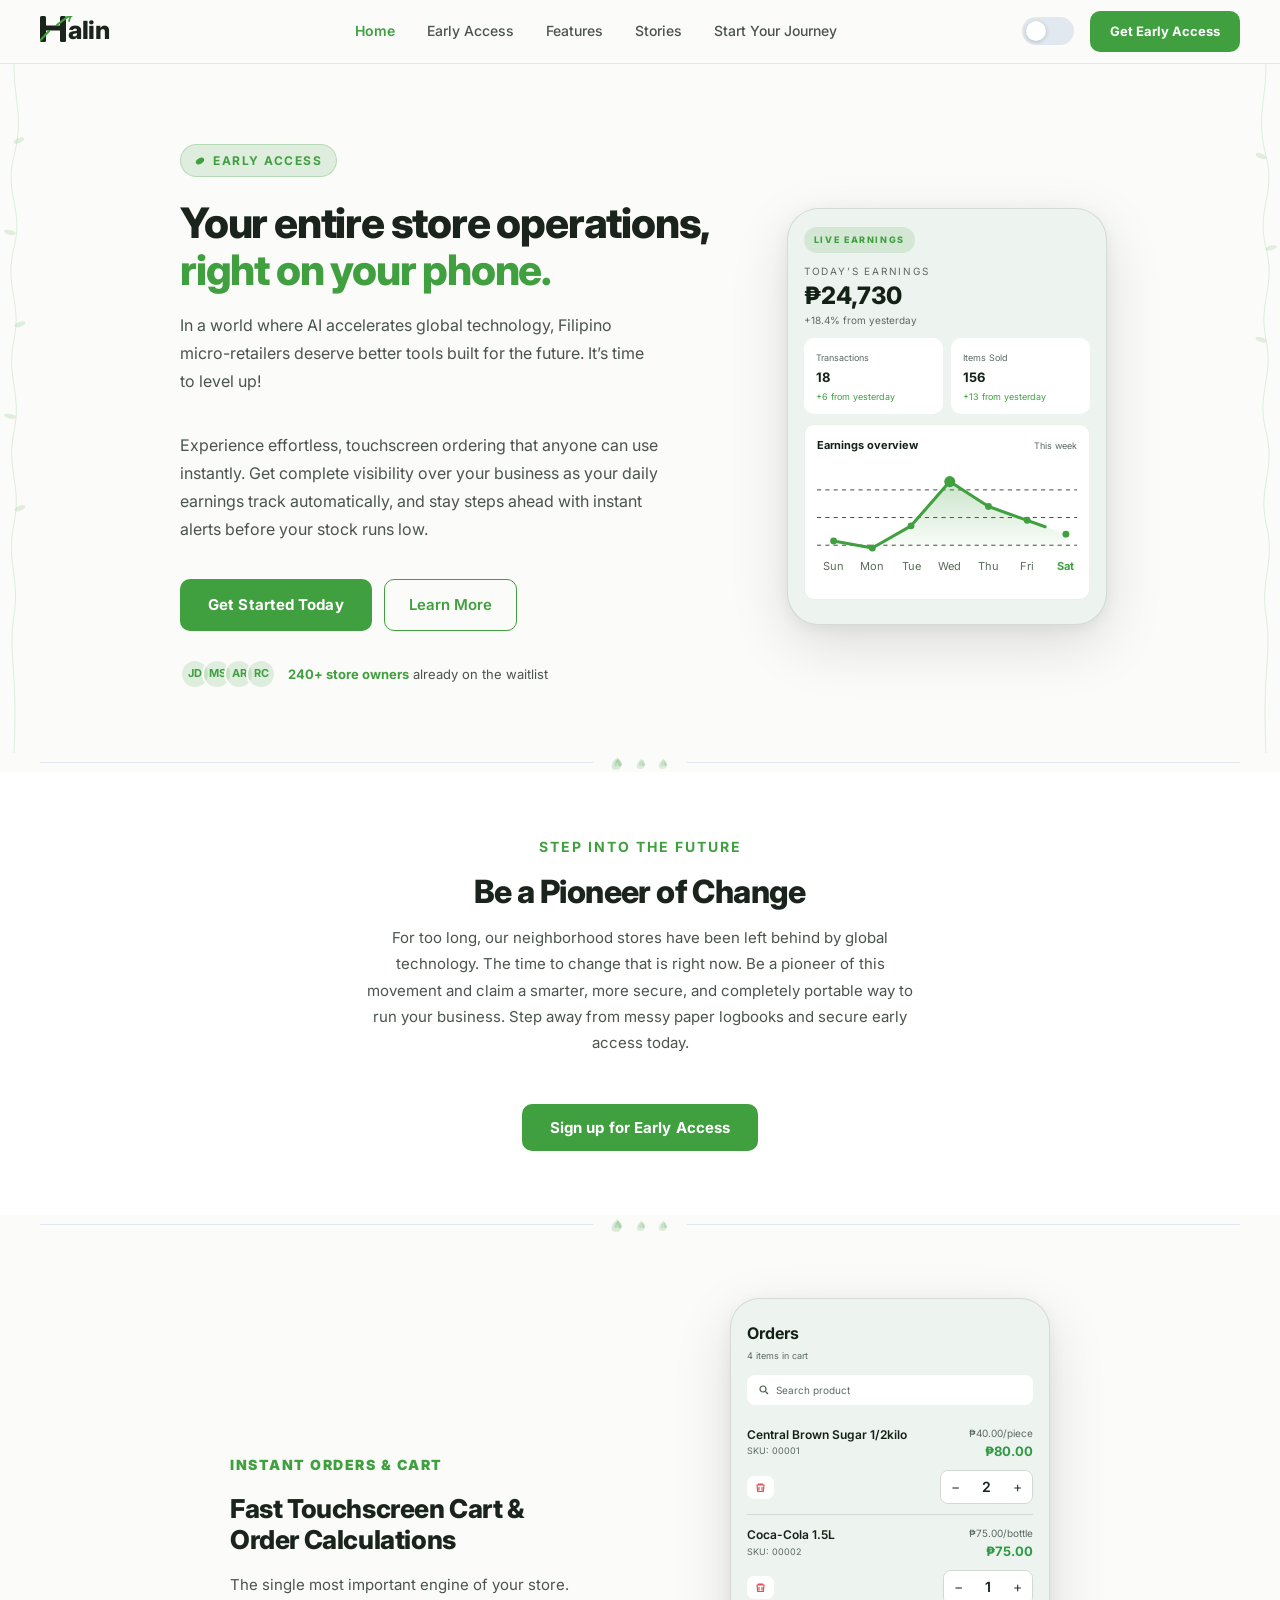
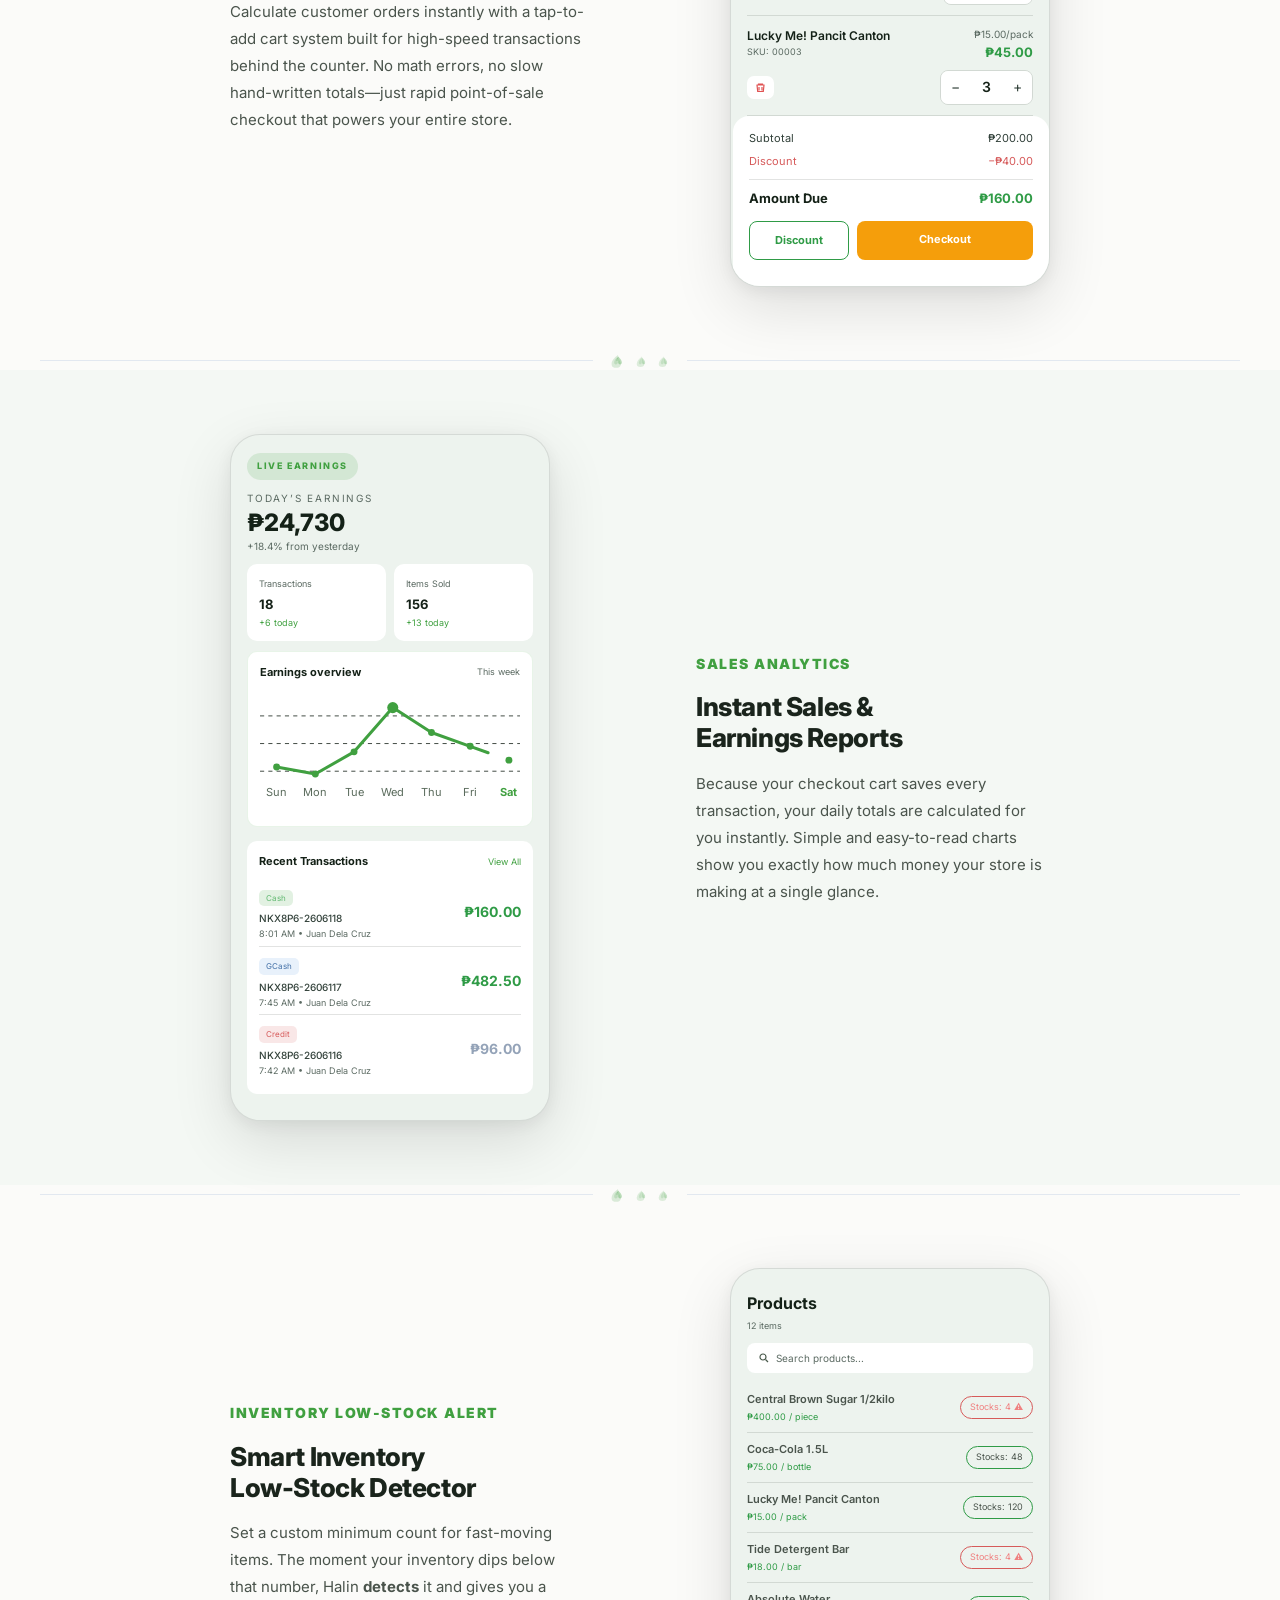
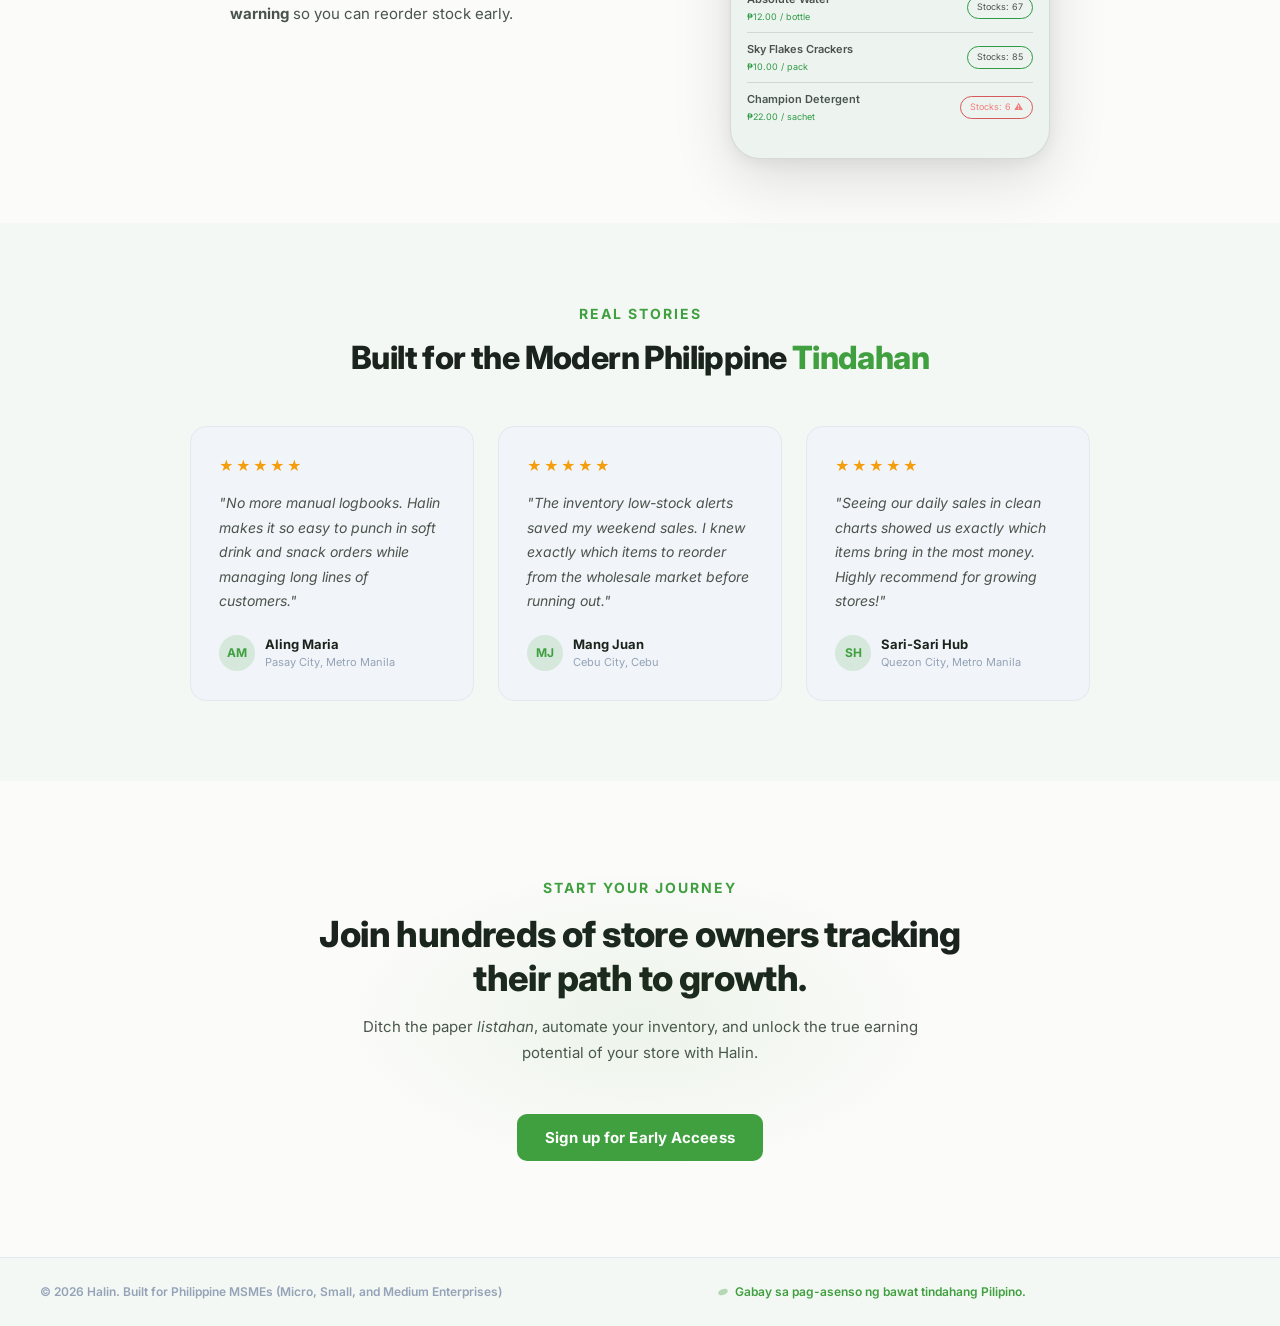
==== commit 31c09af4: "Added logo, favicon for logo" ====
--- a/index-1.html
+++ b/index-1.html
@@ -674,8 +674,10 @@
      FOOTER
 ════════════════════════════════════════ -->
 <footer class="page-footer">
-  <span>© 2026 Halin. Built for Philippine MSMEs (Micro, Small, and Medium Enterprises)</span>
-  <span class="page-footer-tagline">
+  <span class="page-footer-tagline-left">
+    © 2026 Halin. Built for Philippine MSMEs (Micro, Small, and Medium Enterprises)
+  </span>
+  <span class="page-footer-tagline-right">
     <svg width="12" height="12" viewBox="0 0 12 12" fill="none"><ellipse cx="6" cy="6" rx="5" ry="3" fill="#40A040" fill-opacity="0.35" transform="rotate(-20 6 6)"/></svg>
     Gabay sa pag-asenso ng bawat tindahang Pilipino.
   </span>
--- a/css/styles.css
+++ b/css/styles.css
@@ -82,13 +82,47 @@
   transition: background 0.3s, border-color 0.3s;
 }
 
-.nav-logo {
-  display: flex;
-  align-items: center;
-  gap: 0;
-}
+.nav-logo-img {
+  display: block;
+  width: auto;
+  height: 36px;
+  object-fit: contain;
+}
+.logo-dark  { display: none; }
+.logo-light { display: block; }
+.nav-logo { display: flex; align-items: center; }
 /* Inline SVG logo — colors controlled by CSS vars */
 .logo-svg-inline { display: block; }
+
+.nav-logo-wordmark {
+  font-family: 'Nunito', sans-serif;
+  font-size: 25px;
+  font-weight: 800;
+  letter-spacing: -0.5px;
+  color: #1A241C;
+}
+
+.nav-inner {
+  max-width: 1200px;
+  margin: 0 auto;
+  padding: 0 40px;
+  height: 64px;
+  display: flex;
+  align-items: center;
+  justify-content: space-between;
+}
+
+.nav-logo-img {
+  display: block;
+  width: auto;
+  height: 36px;
+  object-fit: contain;
+}
+/* Light mode: show logo-light, hide logo-dark */
+.logo-dark  { display: none; }
+.logo-light { display: block; }
+
+.nav-logo { display: flex; align-items: center; }
 
 .nav-links {
   display: flex;
@@ -665,9 +699,17 @@
   color: var(--text-muted);
   transition: background 0.3s, border-color 0.3s;
 }
-.page-footer-tagline {
-  display: flex;
-  align-items: center;
+.page-footer-tagline-left {
+  display: flex;
+  align-items: start;
+  gap: 6px;
+  font-weight: 600;
+}
+
+.page-footer-tagline-right {
+  display: flex;
+  align-items: center;
+  justify-content: flex-end;
   gap: 6px;
   color: var(--green);
   font-weight: 600;
@@ -1187,7 +1229,7 @@
   .final-cta { padding: 56px 20px; }
   .final-cta .section-title { font-size: 26px; }
 
-  .page-footer { flex-direction: column; gap: 8px; text-align: center; padding: 20px; }
+  .page-footer { flex-direction: column; gap: 8px; text-align: center; padding: 20px;}
 
   .phone-lg { width: 320px; }
 }
--- a/css/dark.css
+++ b/css/dark.css
@@ -45,6 +45,10 @@
   --phone-tag-gcash-bg:#1a2d1e;
   --phone-tag-gcash-fg:#60b870;
 }
+
+body.dark .logo-light { display: none; }
+body.dark .logo-dark  { display: block; }
+body.dark .nav-logo-wordmark { color: #F1F5F2; }
 
 /* Nav glass */
 body.dark .nav {
